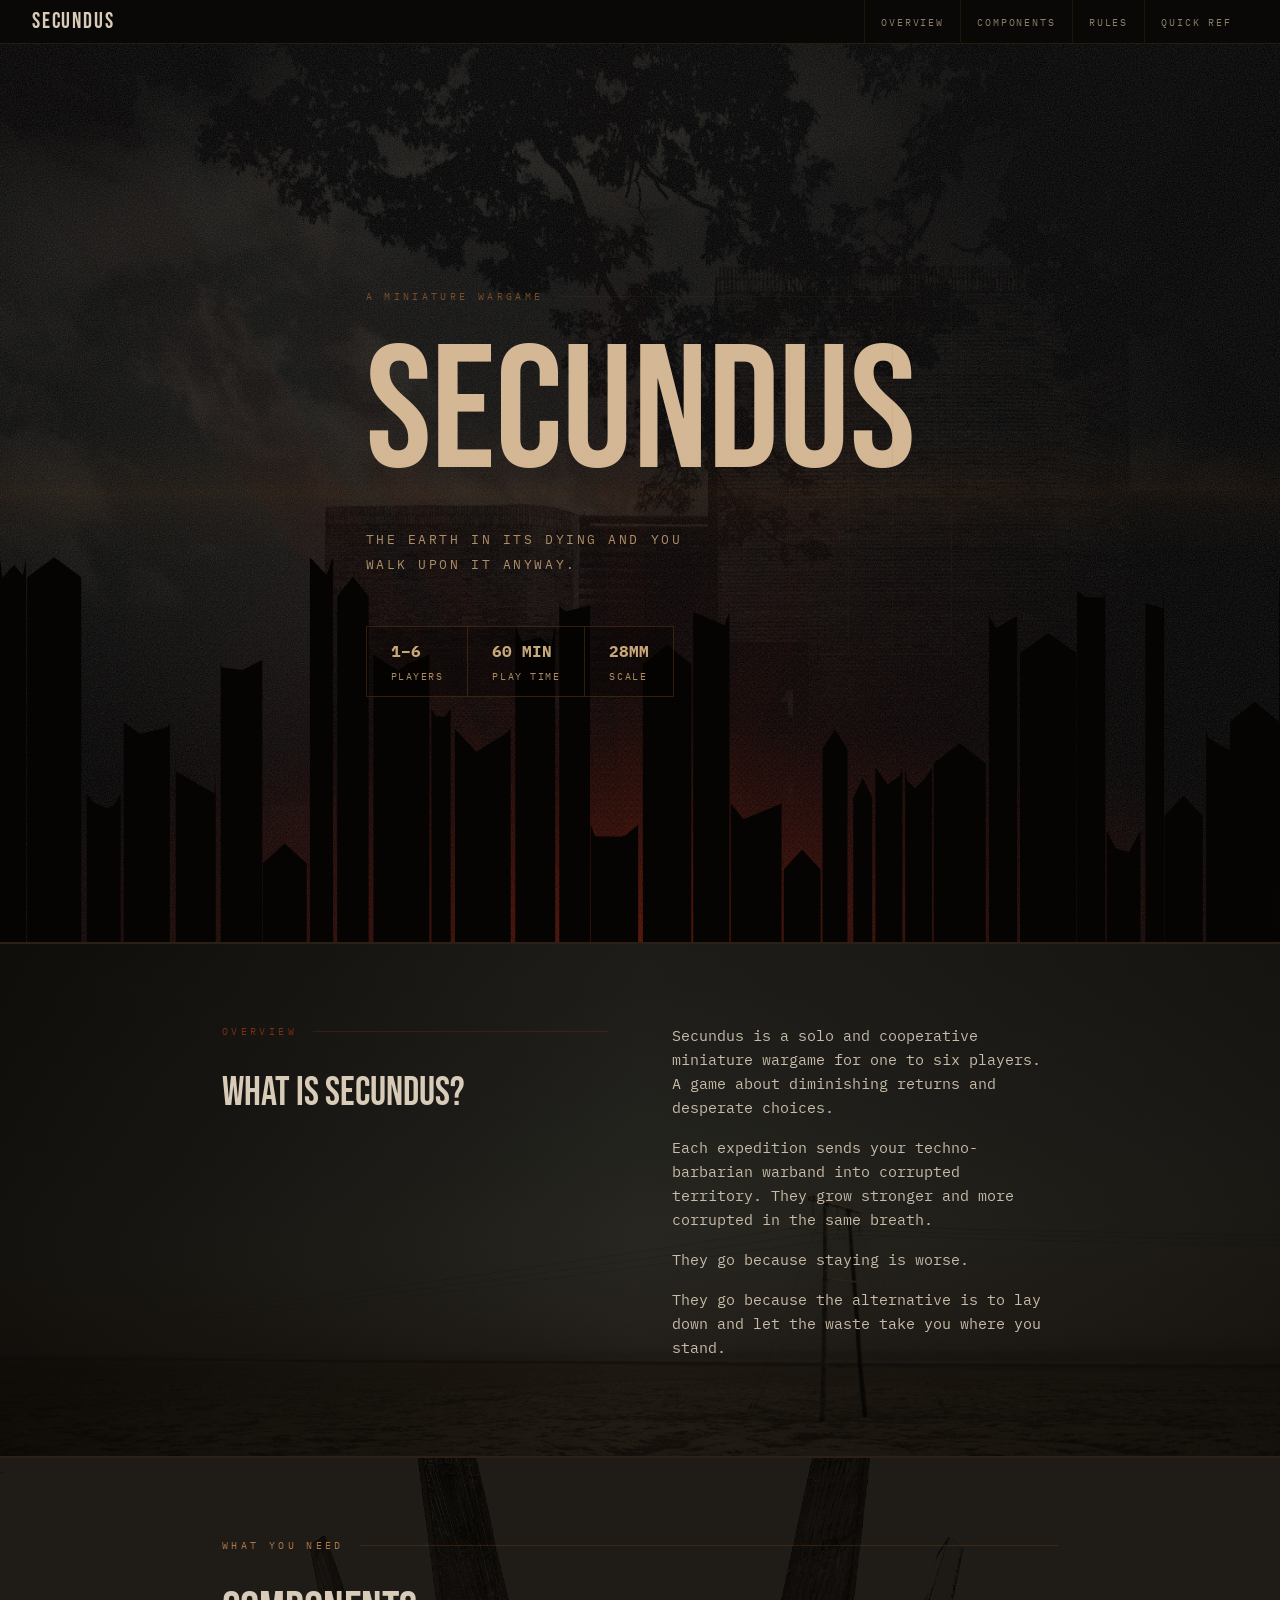
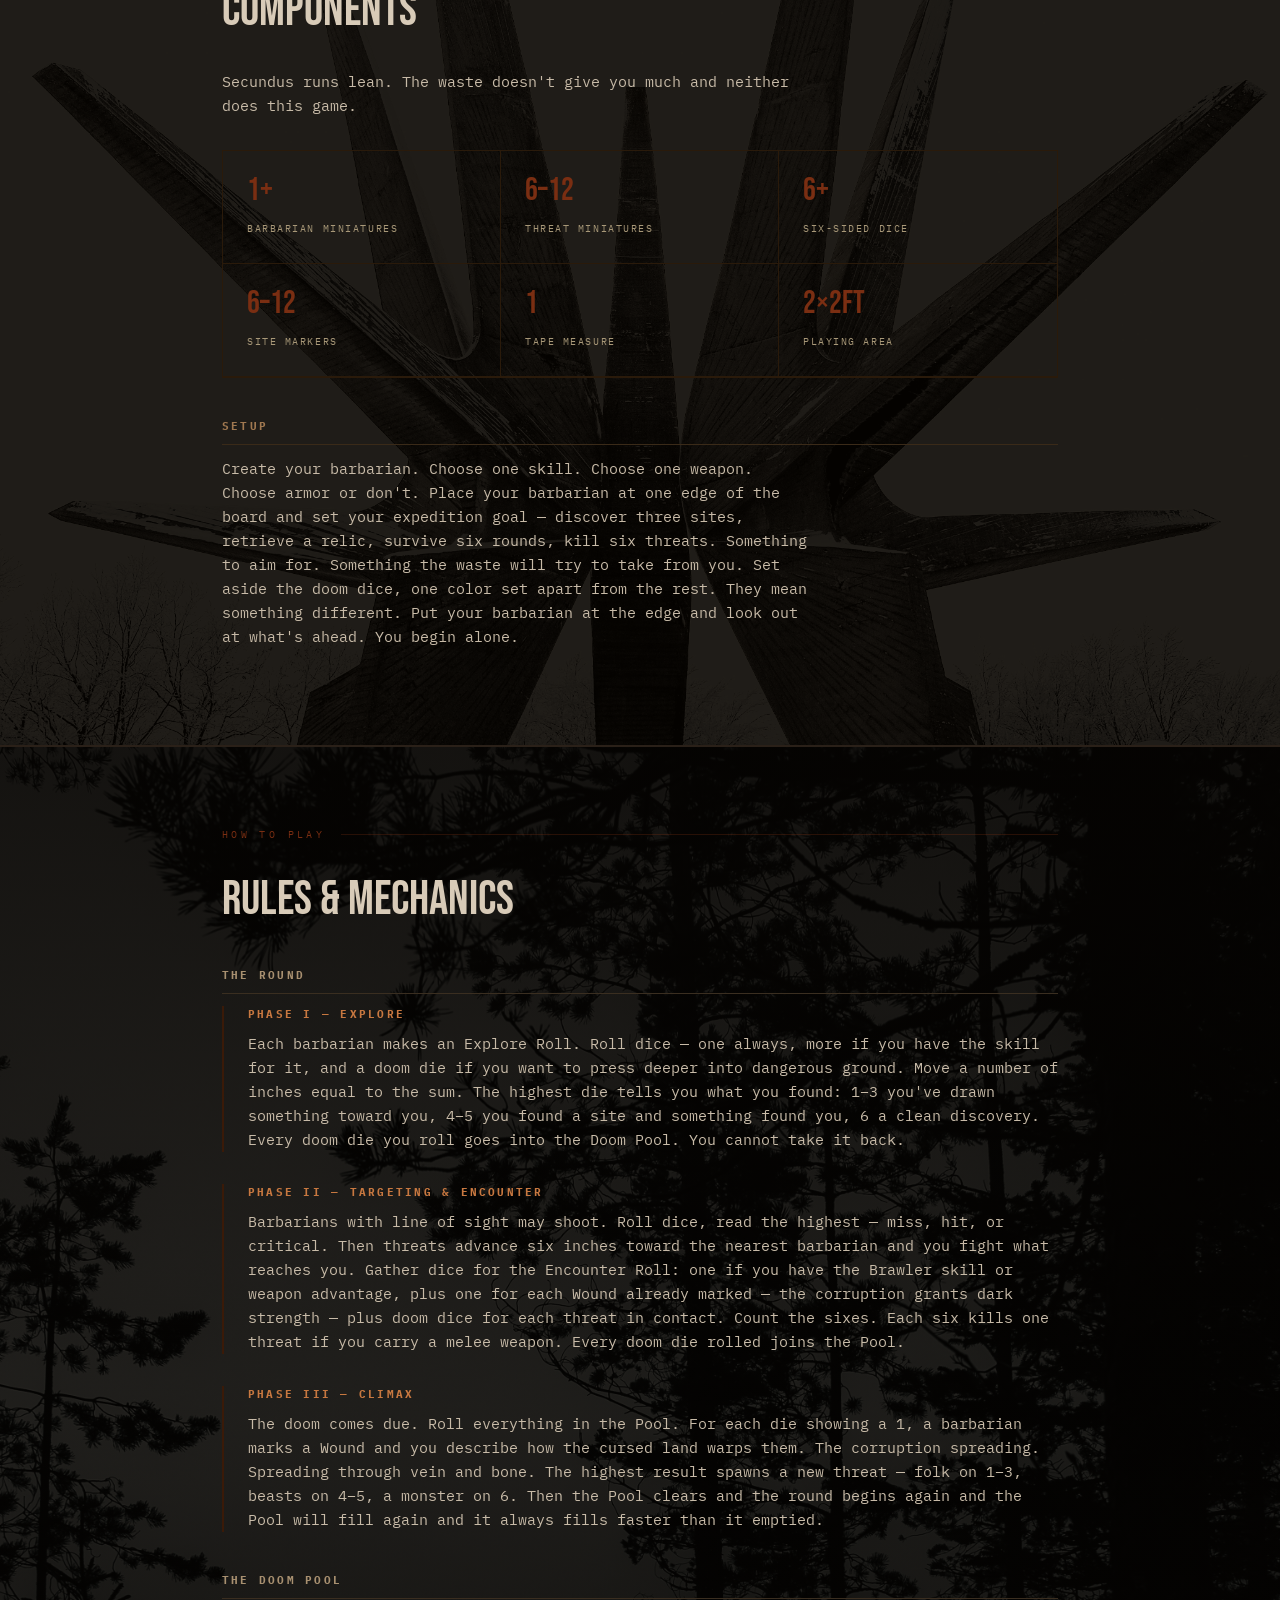
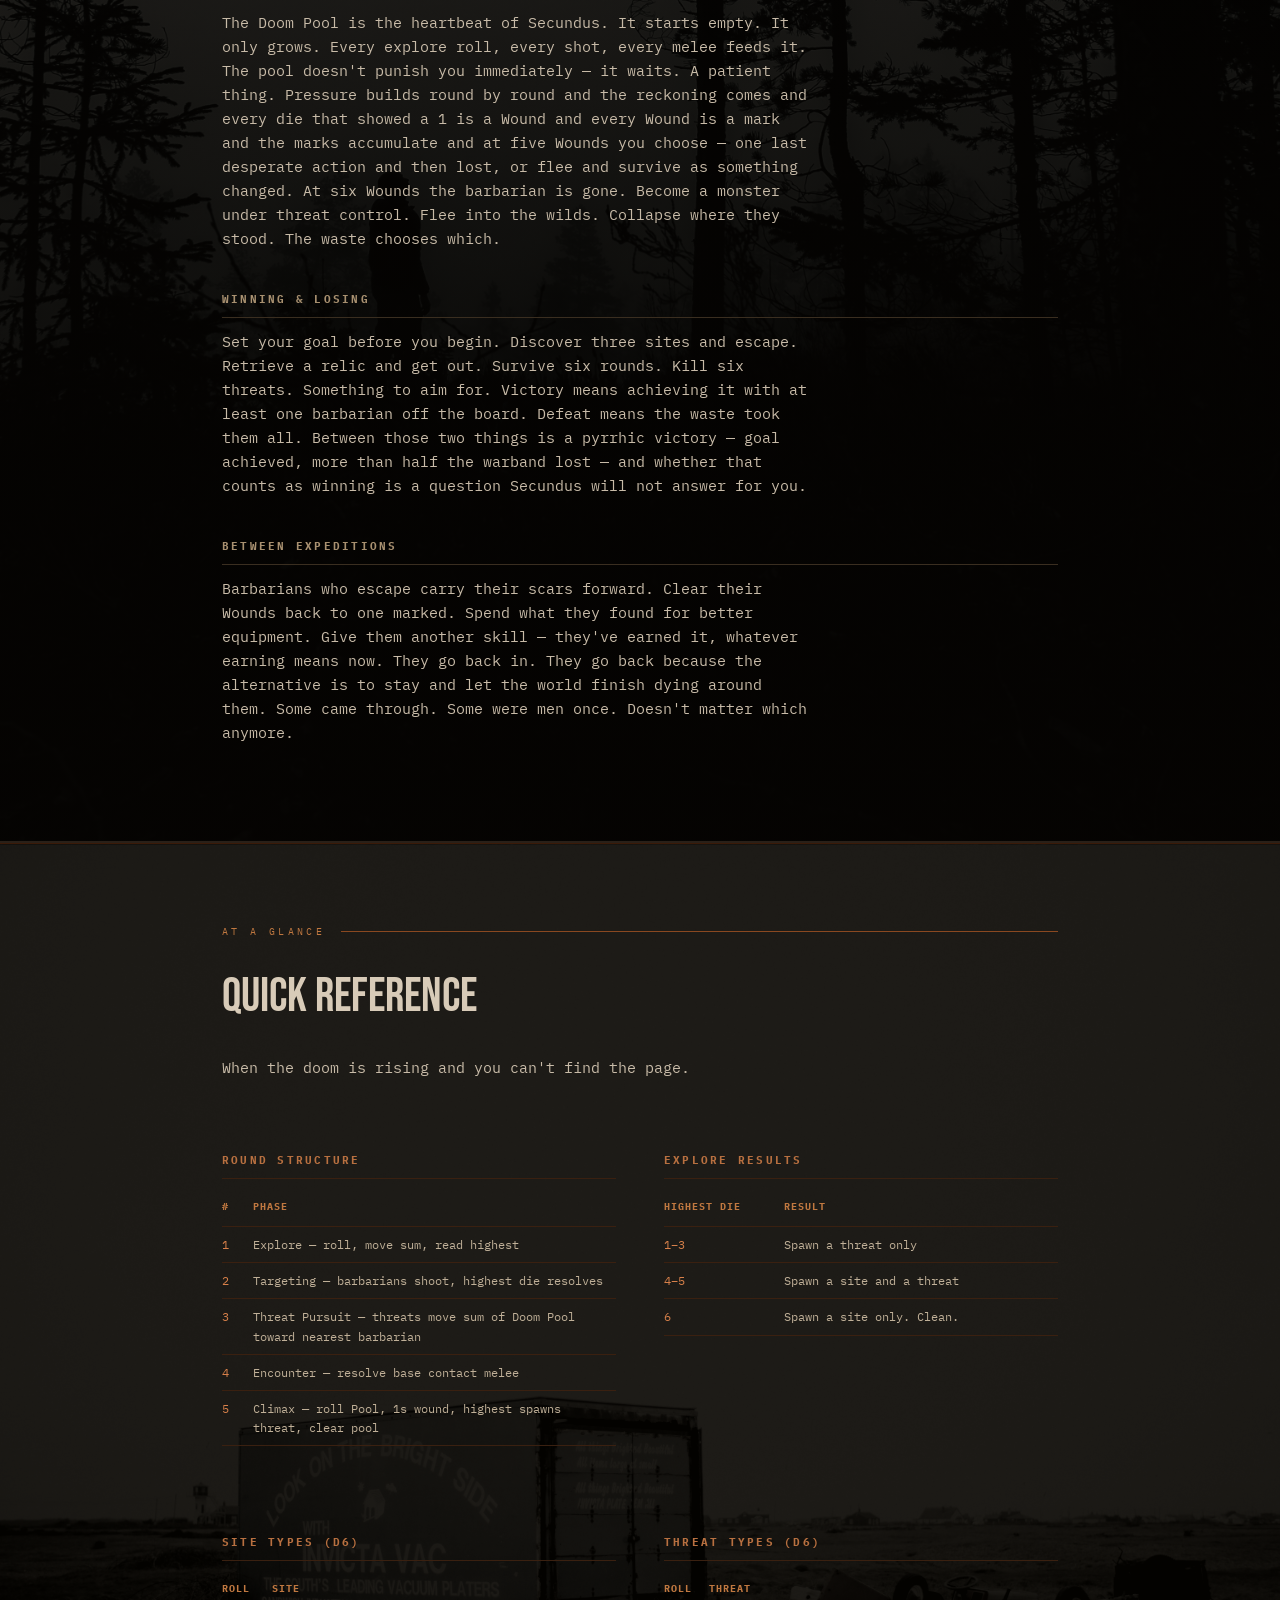
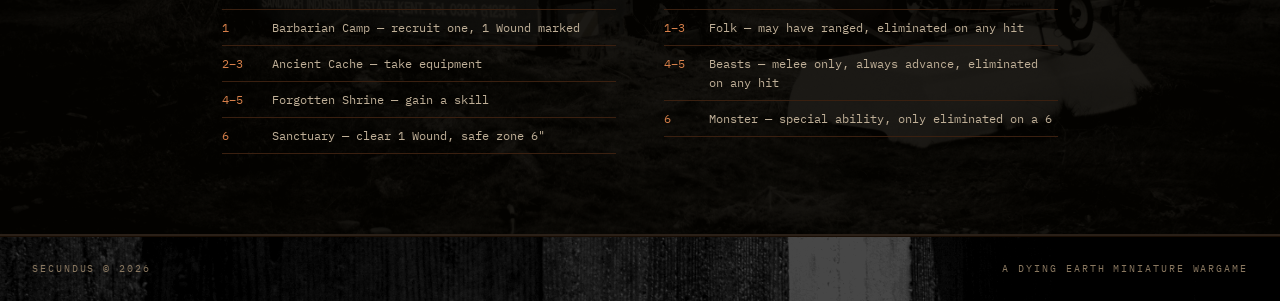
==== index.html @ 81cda2bd "carrage returs" ====
<!DOCTYPE html>
<html lang="en">
<head>
  <meta charset="UTF-8">
  <meta name="viewport" content="width=device-width, initial-scale=1.0">
  <title>SECUNDUS</title>
  <link rel="preconnect" href="https://fonts.googleapis.com">
  <link href="https://fonts.googleapis.com/css2?family=UnifrakturMaguntia&family=IBM+Plex+Mono:wght@400;700&family=Bebas+Neue&display=swap" rel="stylesheet">
  <link rel="stylesheet" href="style.css">
</head>
<body>

  <!-- ===================== NAV ===================== -->
  <nav>
    <a href="#hero" class="logo">Secundus</a>
    <ul>
      <li><a href="#overview">Overview</a></li>
      <li><a href="#components">Components</a></li>
      <li><a href="#rules">Rules</a></li>
      <li><a href="#quickref">Quick Ref</a></li>
    </ul>
  </nav>
  <!-- =================== END NAV =================== -->

  <main>

    <!-- ===================== HERO ===================== -->
    <section id="hero">
      <div class="hero-bg"></div>
      <canvas id="hero-canvas"></canvas>
      <div class="hero-horizon"></div>
      <div class="hero-scanline"></div>
      <div class="section-inner">
        <div class="section-label">A Miniature Wargame</div>
        <h1>Secundus</h1>
        <p class="tagline">The earth in its dying and you walk upon it anyway.</p>
        <div class="meta">
          <div class="meta-item"><strong>1–6</strong>Players</div>
          <div class="meta-item"><strong>60 min</strong>Play Time</div>
          <div class="meta-item"><strong>28mm</strong>Scale</div>
        </div>
      </div>
    </section>
    <!-- =================== END HERO =================== -->

    <!-- ===================== OVERVIEW ===================== -->
    <section id="overview">
      <div class="section-inner">
        <div class="overview-left">
          <div class="section-label">Overview</div>
          <h2>What is Secundus?</h2>
        </div>
        <div class="overview-right">
          <p>Secundus is a solo and cooperative miniature wargame for one to six players. A game about diminishing returns and desperate choices.</p>
          <p>Each expedition sends your techno-barbarian warband into corrupted territory. They grow stronger and more corrupted in the same breath.</p>
          <p>They go because staying is worse.</p>
          <p>They go because the alternative is to lay down and let the waste take you where you stand.</p>
        </div>
      </div>
    </section>
    <!-- =================== END OVERVIEW =================== -->
     
    <!-- ===================== COMPONENTS ===================== -->
    <section id="components">
      <div class="section-inner">
        <div class="section-label">What You Need</div>
        <h2>Components</h2>
        <p>Secundus runs lean. The waste doesn't give you much and neither does this game.</p>

        <div class="component-grid">
          <div class="component-item">
            <span class="qty">1+</span>
            <span class="name">Barbarian Miniatures</span>
          </div>
          <div class="component-item">
            <span class="qty">6–12</span>
            <span class="name">Threat Miniatures</span>
          </div>
          <div class="component-item">
            <span class="qty">6+</span>
            <span class="name">Six-Sided Dice</span>
          </div>
          <div class="component-item">
            <span class="qty">6–12</span>
            <span class="name">Site Markers</span>
          </div>
          <div class="component-item">
            <span class="qty">1</span>
            <span class="name">Tape Measure</span>
          </div>
          <div class="component-item">
            <span class="qty">2×2ft</span>
            <span class="name">Playing Area</span>
          </div>
        </div>

        <h3>Setup</h3>
        <p>Create your barbarian. Choose one skill. Choose one weapon. Choose armor or don't. Place your barbarian at one edge of the board and set your expedition goal — discover three sites, retrieve a relic, survive six rounds, kill six threats. Something to aim for. Something the waste will try to take from you. Set aside the doom dice, one color set apart from the rest. They mean something different. Put your barbarian at the edge and look out at what's ahead. You begin alone.</p>
      </div>
    </section>
    <!-- =================== END COMPONENTS =================== -->

    <!-- ===================== RULES ===================== -->
    <section id="rules">
      <div class="section-inner">
        <div class="section-label">How to Play</div>
        <h2>Rules &amp; Mechanics</h2>

        <h3>The Round</h3>
        <div class="rule-block">
          <h3>Phase I — Explore</h3>
          <p>Each barbarian makes an Explore Roll. Roll dice — one always, more if you have the skill for it, and a doom die if you want to press deeper into dangerous ground. Move a number of inches equal to the sum. The highest die tells you what you found: 1–3 you've drawn something toward you, 4–5 you found a site and something found you, 6 a clean discovery. Every doom die you roll goes into the Doom Pool. You cannot take it back.</p>
        </div>
        <div class="rule-block">
          <h3>Phase II — Targeting &amp; Encounter</h3>
          <p>Barbarians with line of sight may shoot. Roll dice, read the highest — miss, hit, or critical. Then threats advance six inches toward the nearest barbarian and you fight what reaches you. Gather dice for the Encounter Roll: one if you have the Brawler skill or weapon advantage, plus one for each Wound already marked — the corruption grants dark strength — plus doom dice for each threat in contact. Count the sixes. Each six kills one threat if you carry a melee weapon. Every doom die rolled joins the Pool.</p>
        </div>
        <div class="rule-block">
          <h3>Phase III — Climax</h3>
          <p>The doom comes due. Roll everything in the Pool. For each die showing a 1, a barbarian marks a Wound and you describe how the cursed land warps them. The corruption spreading. Spreading through vein and bone. The highest result spawns a new threat — folk on 1–3, beasts on 4–5, a monster on 6. Then the Pool clears and the round begins again and the Pool will fill again and it always fills faster than it emptied.</p>
        </div>

        <h3>The Doom Pool</h3>
        <p>The Doom Pool is the heartbeat of Secundus. It starts empty. It only grows. Every explore roll, every shot, every melee feeds it. The pool doesn't punish you immediately — it waits. A patient thing. Pressure builds round by round and the reckoning comes and every die that showed a 1 is a Wound and every Wound is a mark and the marks accumulate and at five Wounds you choose — one last desperate action and then lost, or flee and survive as something changed. At six Wounds the barbarian is gone. Become a monster under threat control. Flee into the wilds. Collapse where they stood. The waste chooses which.</p>

        <h3>Winning &amp; Losing</h3>
        <p>Set your goal before you begin. Discover three sites and escape. Retrieve a relic and get out. Survive six rounds. Kill six threats. Something to aim for. Victory means achieving it with at least one barbarian off the board. Defeat means the waste took them all. Between those two things is a pyrrhic victory — goal achieved, more than half the warband lost — and whether that counts as winning is a question Secundus will not answer for you.</p>

        <h3>Between Expeditions</h3>
        <p>Barbarians who escape carry their scars forward. Clear their Wounds back to one marked. Spend what they found for better equipment. Give them another skill — they've earned it, whatever earning means now. They go back in. They go back because the alternative is to stay and let the world finish dying around them. Some came through. Some were men once. Doesn't matter which anymore.</p>
      </div>
    </section>
    <!-- =================== END RULES =================== -->

    <!-- ===================== QUICK REFERENCE ===================== -->
    <section id="quickref">
      <div class="section-inner">
        <div class="section-label">At a Glance</div>
        <h2>Quick Reference</h2>
        <p>When the doom is rising and you can't find the page.</p>

        <div class="ref-grid">
          <div>
            <h3>Round Structure</h3>
            <table class="ref-table">
              <thead><tr><th>#</th><th>Phase</th></tr></thead>
              <tbody>
                <tr><td>1</td><td>Explore — roll, move sum, read highest</td></tr>
                <tr><td>2</td><td>Targeting — barbarians shoot, highest die resolves</td></tr>
                <tr><td>3</td><td>Threat Pursuit — threats move sum of Doom Pool toward nearest barbarian</td></tr>
                <tr><td>4</td><td>Encounter — resolve base contact melee</td></tr>
                <tr><td>5</td><td>Climax — roll Pool, 1s wound, highest spawns threat, clear pool</td></tr>
              </tbody>
            </table>
          </div>

          <div>
            <h3>Explore Results</h3>
            <table class="ref-table">
              <thead><tr><th>Highest Die</th><th>Result</th></tr></thead>
              <tbody>
                <tr><td>1–3</td><td>Spawn a threat only</td></tr>
                <tr><td>4–5</td><td>Spawn a site and a threat</td></tr>
                <tr><td>6</td><td>Spawn a site only. Clean.</td></tr>
              </tbody>
            </table>
          </div>

          <div>
            <h3>Site Types (d6)</h3>
            <table class="ref-table">
              <thead><tr><th>Roll</th><th>Site</th></tr></thead>
              <tbody>
                <tr><td>1</td><td>Barbarian Camp — recruit one, 1 Wound marked</td></tr>
                <tr><td>2–3</td><td>Ancient Cache — take equipment</td></tr>
                <tr><td>4–5</td><td>Forgotten Shrine — gain a skill</td></tr>
                <tr><td>6</td><td>Sanctuary — clear 1 Wound, safe zone 6"</td></tr>
              </tbody>
            </table>
          </div>

          <div>
            <h3>Threat Types (d6)</h3>
            <table class="ref-table">
              <thead><tr><th>Roll</th><th>Threat</th></tr></thead>
              <tbody>
                <tr><td>1–3</td><td>Folk — may have ranged, eliminated on any hit</td></tr>
                <tr><td>4–5</td><td>Beasts — melee only, always advance, eliminated on any hit</td></tr>
                <tr><td>6</td><td>Monster — special ability, only eliminated on a 6</td></tr>
              </tbody>
            </table>
          </div>
        </div>
      </div>
    </section>
    <!-- =================== END QUICK REFERENCE =================== -->

  </main>

  <!-- ===================== FOOTER ===================== -->
  <footer>
    <span>Secundus &copy; 2026</span>
    <span>A Dying Earth Miniature Wargame</span>
  </footer>
  <!-- =================== END FOOTER =================== -->

  <script>
  (function () {
    const canvas = document.getElementById('hero-canvas');
    const ctx = canvas.getContext('2d');
    let W, H, t = 0;

    function resize() {
      W = canvas.width  = canvas.offsetWidth;
      H = canvas.height = canvas.offsetHeight;
      buildSkyline();
    }

    /* ── SKYLINE ─────────────────────────────────────────────── */
    let skylinePath = null;

    function buildSkyline() {
      // Procedurally build a ruined-city silhouette along the bottom
      const pts = [];
      let x = 0;
      while (x < W + 60) {
        const w = 18 + Math.random() * 40;
        const h = 60 + Math.random() * (H * 0.38);
        // flat top or jagged spire
        const spire = Math.random() < 0.35;
        if (spire) {
          pts.push([x, H], [x, H - h + 20], [x + w * 0.5, H - h], [x + w, H - h + 20], [x + w, H]);
        } else {
          // crumbled rooftop notches
          pts.push([x, H], [x, H - h]);
          const notches = Math.floor(Math.random() * 3) + 1;
          for (let n = 0; n < notches; n++) {
            const nx = x + (w / notches) * n + Math.random() * (w / notches);
            const depth = 5 + Math.random() * 18;
            pts.push([nx, H - h + depth]);
          }
          pts.push([x + w, H - h], [x + w, H]);
        }
        x += w + Math.random() * 6;
      }
      skylinePath = pts;
    }

    function drawSkyline() {
      if (!skylinePath) return;
      ctx.beginPath();
      ctx.moveTo(skylinePath[0][0], skylinePath[0][1]);
      for (let i = 1; i < skylinePath.length; i++) {
        ctx.lineTo(skylinePath[i][0], skylinePath[i][1]);
      }
      ctx.closePath();
      ctx.fillStyle = '#060402';
      ctx.fill();
    }

    /* ── GOD RAYS ────────────────────────────────────────────── */
    const RAYS = Array.from({ length: 10 }, (_, i) => ({
      angle:  -Math.PI * 0.5 + (i - 4.5) * 0.13 + (Math.random() - 0.5) * 0.08,
      alpha:  0.015 + Math.random() * 0.04,
      width:  0.04 + Math.random() * 0.09,
      phase:  Math.random() * Math.PI * 2,
      speed:  0.0004 + Math.random() * 0.0006,
    }));

    function drawRays() {
      const ox = W * 0.5;
      const oy = H * 1.08;
      const len = H * 2.2;

      RAYS.forEach(r => {
        const pulse = 0.5 + 0.5 * Math.sin(t * r.speed * 1000 + r.phase);
        const a = r.alpha * pulse;

        const ax = ox + Math.cos(r.angle - r.width * 0.5) * len;
        const ay = oy + Math.sin(r.angle - r.width * 0.5) * len;
        const bx = ox + Math.cos(r.angle + r.width * 0.5) * len;
        const by = oy + Math.sin(r.angle + r.width * 0.5) * len;

        const grad = ctx.createLinearGradient(ox, oy, ox + Math.cos(r.angle) * len, oy + Math.sin(r.angle) * len);
        grad.addColorStop(0,   `rgba(120, 35, 8, ${a * 0.95})`);
        grad.addColorStop(0.4, `rgba(80,  18, 4, ${a * 0.5})`);
        grad.addColorStop(1,   `rgba(30,   6, 1, 0)`);

        ctx.beginPath();
        ctx.moveTo(ox, oy);
        ctx.lineTo(ax, ay);
        ctx.lineTo(bx, by);
        ctx.closePath();
        ctx.fillStyle = grad;
        ctx.fill();
      });
    }

    /* ── HORIZON GLOW ───────────────────────────────────────── */
    function drawHorizon() {
      const pulse = 0.65 + 0.35 * Math.sin(t * 0.0005);
      const grad = ctx.createRadialGradient(W * 0.5, H, 0, W * 0.5, H, W * 0.65);
      grad.addColorStop(0,    `rgba(100, 22, 5, ${0.65 * pulse})`);
      grad.addColorStop(0.3,  `rgba(55,  10, 2, ${0.35 * pulse})`);
      grad.addColorStop(1,    'rgba(0,0,0,0)');
      ctx.fillStyle = grad;
      ctx.fillRect(0, 0, W, H);
    }


    /* ── ASH MOTES ──────────────────────────────────────────── */
    function Mote() { this.reset(true); }
    Mote.prototype.reset = function (initial) {
      this.x  = Math.random() * W;
      this.y  = initial ? Math.random() * H : H + 6;
      this.r  = Math.random() * 2.2 + 0.2;
      this.vy = -(Math.random() * 0.35 + 0.05);
      this.vx = (Math.random() - 0.5) * 0.25;
      this.alpha = Math.random() * 0.5 + 0.05;
      this.phase = Math.random() * Math.PI * 2;
      this.speed = Math.random() * 0.018 + 0.005;
      this.wobble = (Math.random() - 0.5) * 0.003;
    };
    Mote.prototype.update = function () {
      this.vx  += this.wobble;
      this.x   += this.vx;
      this.y   += this.vy;
      this.phase += this.speed;
      if (this.y < -8) this.reset(false);
    };
    Mote.prototype.draw = function () {
      const a = this.alpha * (0.6 + 0.4 * Math.sin(this.phase));
      ctx.beginPath();
      ctx.arc(this.x, this.y, this.r, 0, Math.PI * 2);
      // mostly cold ash-grey, occasional dim ember
      const warm = Math.random() < 0.2;
      ctx.fillStyle = warm
        ? `rgba(160, 80, 30, ${a * 0.7})`
        : `rgba(150, 140, 130, ${a * 0.35})`;
      ctx.fill();
    };

    const MOTE_COUNT = 180;
    const motes = Array.from({ length: MOTE_COUNT }, () => new Mote());

    /* ── BAYER DITHER ───────────────────────────────────────── */
    // 8x8 Bayer matrix, normalised to [-0.5, 0.5]
    const BAYER8 = [
       0, 32,  8, 40,  2, 34, 10, 42,
      48, 16, 56, 24, 50, 18, 58, 26,
      12, 44,  4, 36, 14, 46,  6, 38,
      60, 28, 52, 20, 62, 30, 54, 22,
       3, 35, 11, 43,  1, 33,  9, 41,
      51, 19, 59, 27, 49, 17, 57, 25,
      15, 47,  7, 39, 13, 45,  5, 37,
      63, 31, 55, 23, 61, 29, 53, 21,
    ].map(v => (v / 63) - 0.5);

    // Offscreen canvas for dither — low-res, scaled up for chunky pixel look
    const DSCALE = 3;          // each dither "pixel" = 3×3 screen pixels
    const dCanvas = document.createElement('canvas');
    const dCtx = dCanvas.getContext('2d');

    function applyDither() {
      const dW = Math.ceil(W / DSCALE);
      const dH = Math.ceil(H / DSCALE);

      // Sample the main canvas at low resolution
      dCanvas.width  = dW;
      dCanvas.height = dH;
      dCtx.drawImage(canvas, 0, 0, dW, dH);

      const img = dCtx.getImageData(0, 0, dW, dH);
      const d   = img.data;
      const SPREAD = 38;   // dither spread in 0-255 units

      for (let y = 0; y < dH; y++) {
        for (let x = 0; x < dW; x++) {
          const i = (y * dW + x) * 4;
          const threshold = BAYER8[(y % 8) * 8 + (x % 8)] * SPREAD;
          d[i]     = Math.min(255, Math.max(0, d[i]     + threshold));
          d[i + 1] = Math.min(255, Math.max(0, d[i + 1] + threshold));
          d[i + 2] = Math.min(255, Math.max(0, d[i + 2] + threshold));
        }
      }
      dCtx.putImageData(img, 0, 0);

      // Scale back up to main canvas with pixelated rendering
      ctx.save();
      ctx.imageSmoothingEnabled = false;
      ctx.drawImage(dCanvas, 0, 0, W, H);
      ctx.restore();
    }

    /* ── LOOP ───────────────────────────────────────────────── */
    let last = 0;
    function frame(ts) {
      const dt = ts - last; last = ts; t = ts;
      ctx.clearRect(0, 0, W, H);

      drawRays();
      drawHorizon();
      motes.forEach(m => { m.update(); m.draw(); });
      applyDither();
      drawSkyline();

      requestAnimationFrame(frame);
    }

    resize();
    window.addEventListener('resize', resize);
    requestAnimationFrame(frame);
  })();
  </script>

</body>
</html>
---- style.css ----
*, *::before, *::after { box-sizing: border-box; margin: 0; padding: 0; }

:root {
  --black:  #0c0a08;
  --ash:    #1a1510;
  --parch:  #cfc4b0;
  --dim:    #8a7d6a;
  --rust:   #7a2e12;
  --blood:  #4a0e04;
  --bone:   #d8cbb8;
  --border: 2px solid #2a2018;
  --border-rust: 1px solid #3a2010;
}

html { scroll-behavior: smooth; }

body {
  background: #111008;
  color: var(--bone);
  font-family: 'IBM Plex Mono', monospace;
  font-size: 15px;
  line-height: 1.6;
}

/* ===================== NAV ===================== */
nav {
  position: fixed;
  top: 0;
  left: 0;
  right: 0;
  z-index: 100;
  background: #0a0806;
  color: var(--bone);
  display: flex;
  align-items: center;
  justify-content: space-between;
  padding: 0 2rem;
  height: 44px;
  border-bottom: 1px solid #2a1a0a;
}

nav .logo {
  font-family: 'Bebas Neue', cursive;
  font-size: 1.4rem;
  letter-spacing: 0.08em;
  color: var(--bone);
  text-decoration: none;
}

nav ul {
  list-style: none;
  display: flex;
  gap: 0;
}

nav ul li a {
  display: block;
  padding: 0 1rem;
  height: 44px;
  line-height: 44px;
  color: var(--dim);
  text-decoration: none;
  font-size: 0.65rem;
  letter-spacing: 0.18em;
  text-transform: uppercase;
  border-left: 1px solid #1e1408;
  transition: color 0.15s, background 0.15s;
}

nav ul li a:hover {
  color: var(--bone);
  background: #1a1008;
}
/* =================== END NAV =================== */

main { padding-top: 44px; }

section { border-bottom: var(--border); }

.section-inner {
  max-width: 900px;
  margin: 0 auto;
  padding: 5rem 2rem;
}

.section-label {
  font-size: 0.6rem;
  letter-spacing: 0.35em;
  text-transform: uppercase;
  color: var(--rust);
  margin-bottom: 2rem;
  display: flex;
  align-items: center;
  gap: 1rem;
}

.section-label::after {
  content: '';
  flex: 1;
  height: 1px;
  background: var(--rust);
  opacity: 0.3;
}

h2 {
  font-family: 'Bebas Neue', cursive;
  font-size: 3rem;
  font-weight: 400;
  line-height: 1.1;
  margin-bottom: 2rem;
  color: var(--bone);
}

h3 {
  font-size: 0.7rem;
  letter-spacing: 0.2em;
  text-transform: uppercase;
  margin: 2.5rem 0 0.75rem;
  padding-bottom: 0.5rem;
  border-bottom: 1px solid #3a2e20;
  color: #a89070;
}

p {
  max-width: 65ch;
  color: #c8bba8;
  margin-bottom: 1rem;
}

/* ===================== HERO ===================== */
@keyframes ember-pulse {
  0%   { text-shadow: 0 0 8px  rgba(100, 40, 10, 0.4),  0 0 30px rgba(70, 20, 5, 0.15); color: #9a7a58; }
  30%  { text-shadow: 0 0 22px rgba(140, 55, 15, 0.65), 0 0 70px rgba(90, 28, 6, 0.3),  0 0 130px rgba(110,35,8,0.12); color: #b89068; }
  55%  { text-shadow: 0 0 10px rgba(110, 45, 12, 0.45), 0 0 40px rgba(75, 22, 5, 0.2); color: #a07858; }
  80%  { text-shadow: 0 0 30px rgba(160, 65, 18, 0.7),  0 0 90px rgba(100, 32, 7, 0.35), 0 0 160px rgba(120,40,8,0.15); color: #c89a70; }
  100% { text-shadow: 0 0 8px  rgba(100, 40, 10, 0.4),  0 0 30px rgba(70, 20, 5, 0.15); color: #9a7a58; }
}

@keyframes veil-drift {
  0%   { transform: translateX(0)     translateY(0)     scale(1.05); opacity: 0.10; }
  33%  { transform: translateX(-1.5%) translateY(0.8%)  scale(1.08); opacity: 0.18; }
  66%  { transform: translateX(1.0%)  translateY(-0.4%) scale(1.06); opacity: 0.13; }
  100% { transform: translateX(0)     translateY(0)     scale(1.05); opacity: 0.10; }
}

@keyframes horizon-breathe {
  0%, 100% { opacity: 0.5; }
  40%       { opacity: 0.85; }
  70%       { opacity: 0.6; }
}

@keyframes scanline {
  0%   { transform: translateY(-100%); }
  100% { transform: translateY(100vh); }
}

#hero {
  background: #050303;
  color: var(--bone);
  min-height: 100vh;
  display: flex;
  align-items: center;
  position: relative;
  overflow: hidden;
}

/* Background image — grimdark processed */
.hero-bg {
  position: absolute;
  inset: 0;
  background-image: url('brutalisms.jpg');
  background-size: cover;
  background-position: center 30%;
  filter:
    grayscale(0.88)
    contrast(1.35)
    brightness(0.28)
    sepia(0.55);
  z-index: 0;
}

/* Colour tint layer — deep ox-blood */
.hero-bg::after {
  content: '';
  position: absolute;
  inset: 0;
  background: rgba(55, 8, 2, 0.55);
  mix-blend-mode: multiply;
}

/* Hard vignette */
.hero-bg::before {
  content: '';
  position: absolute;
  inset: 0;
  background: radial-gradient(
    ellipse 85% 80% at 42% 38%,
    transparent 30%,
    rgba(3, 1, 1, 0.6) 65%,
    rgba(2, 0, 0, 0.96) 100%
  );
  z-index: 1;
}

/* SVG grain noise overlay */
#hero::after {
  content: '';
  position: absolute;
  inset: -20%;
  background-image: url("data:image/svg+xml,%3Csvg xmlns='http://www.w3.org/2000/svg' width='260' height='260'%3E%3Cfilter id='n'%3E%3CfeTurbulence type='fractalNoise' baseFrequency='0.68' numOctaves='4' stitchTiles='stitch'/%3E%3C/filter%3E%3Crect width='260' height='260' filter='url(%23n)' opacity='1'/%3E%3C/svg%3E");
  background-size: 220px 220px;
  opacity: 0.18;
  pointer-events: none;
  animation: veil-drift 22s ease-in-out infinite;
  z-index: 2;
}

/* Scanline sweep */
#hero .hero-scanline {
  position: absolute;
  left: 0; right: 0;
  height: 120px;
  background: linear-gradient(to bottom,
    transparent 0%,
    rgba(180, 100, 30, 0.04) 40%,
    rgba(180, 100, 30, 0.07) 50%,
    rgba(180, 100, 30, 0.04) 60%,
    transparent 100%);
  pointer-events: none;
  animation: scanline 18s linear infinite;
  z-index: 5;
}

/* Smoldering horizon glow */
.hero-horizon {
  position: absolute;
  bottom: 0;
  left: 0;
  right: 0;
  height: 55%;
  background: radial-gradient(ellipse 75% 60% at 50% 100%,
    rgba(80, 14, 3, 0.85) 0%,
    rgba(40, 6, 1, 0.55) 45%,
    transparent 75%);
  pointer-events: none;
  animation: horizon-breathe 9s ease-in-out infinite;
  z-index: 1;
}

/* Large ghostly II watermark */
#hero .section-inner::before {
  content: 'II';
  position: absolute;
  right: -0.05em;
  top: 50%;
  transform: translateY(-50%);
  font-family: 'Bebas Neue', cursive;
  font-size: 42vw;
  color: transparent;
  -webkit-text-stroke: 1px rgba(140, 80, 30, 0.08);
  line-height: 1;
  pointer-events: none;
  user-select: none;
  z-index: 0;
}

/* Canvas for ash motes + dither */
#hero-canvas {
  position: absolute;
  inset: 0;
  width: 100%;
  height: 100%;
  pointer-events: none;
  image-rendering: pixelated;
  z-index: 3;
}

#hero .section-inner {
  position: relative;
  z-index: 4;
}

#hero .section-label {
  color: rgba(160, 100, 50, 0.7);
  letter-spacing: 0.35em;
}
#hero .section-label::after { background: rgba(140, 80, 30, 0.35); }

#hero h1 {
  font-family: 'Bebas Neue', cursive;
  font-size: clamp(4rem, 14vw, 11rem);
  font-weight: 400;
  line-height: 0.9;
  color: #d4b896;
  margin-bottom: 2rem;
  animation: ember-pulse 11s cubic-bezier(0.45, 0.05, 0.55, 0.95) infinite;
}

#hero .tagline {
  font-size: 0.8rem;
  letter-spacing: 0.2em;
  text-transform: uppercase;
  color: rgba(200, 165, 120, 0.85);
  max-width: 40ch;
  line-height: 2;
}

#hero .meta {
  display: flex;
  gap: 0;
  margin-top: 3rem;
  border: 1px solid rgba(120, 70, 30, 0.4);
  width: fit-content;
  background: rgba(0, 0, 0, 0.35);
}

#hero .meta-item {
  padding: 0.75rem 1.5rem;
  border-right: 1px solid rgba(120, 70, 30, 0.4);
  font-size: 0.65rem;
  letter-spacing: 0.15em;
  text-transform: uppercase;
  color: rgba(190, 155, 110, 0.9);
}

#hero .meta-item:last-child { border-right: none; }

#hero .meta-item strong {
  display: block;
  color: #c8a87a;
  font-size: 1rem;
  letter-spacing: 0;
  margin-bottom: 0.2rem;
}
/* =================== END HERO =================== */

/* ===================== OVERVIEW ===================== */
#overview {
  background: #0e0b08;
  position: relative;
}

#overview::before {
  content: '';
  position: absolute;
  inset: 0;
  background-image: url('1.jpg');
  background-size: cover;
  background-position: center 40%;
  filter: grayscale(0.75) contrast(1.1) brightness(0.45) sepia(0.4);
  z-index: 0;
}

#overview::after {
  content: '';
  position: absolute;
  inset: 0;
  background: linear-gradient(
    to right,
    rgba(8, 5, 2, 0.78) 0%,
    rgba(8, 5, 2, 0.55) 50%,
    rgba(8, 5, 2, 0.72) 100%
  );
  z-index: 1;
}

#overview .section-inner {
  display: grid;
  grid-template-columns: 1fr 1fr;
  gap: 4rem;
  align-items: start;
  position: relative;
  z-index: 2;
}

#overview .overview-left h2 { font-size: 2.5rem; }
#overview .overview-right p { max-width: 100%; }
/* =================== END OVERVIEW =================== */

/* ===================== COMPONENTS ===================== */
#components {
  background: #060402;
  position: relative;
}

#components::before {
  content: '';
  position: absolute;
  inset: 0;
  background-image: url('2.jpg');
  background-size: cover;
  background-position: center 35%;
  filter: grayscale(0.7) contrast(1.2) brightness(0.4) sepia(0.35);
  z-index: 0;
}

#components::after {
  content: '';
  position: absolute;
  inset: 0;
  background: rgba(6, 3, 1, 0.72);
  z-index: 1;
}

#components .section-inner {
  position: relative;
  z-index: 2;
}

#components .section-label { color: #b07848; }
#components .section-label::after { background: #7a4a20; }
#components h2 { color: var(--bone); }
#components h3 { color: #a07850; border-color: #3a2a18; }
#components p { color: #c8bba8; }

.component-grid {
  display: grid;
  grid-template-columns: repeat(3, 1fr);
  gap: 0;
  border: 1px solid #2a1a0a;
  margin-top: 2rem;
}

.component-item {
  padding: 1.5rem;
  border-right: 1px solid #2a1a0a;
  border-bottom: 1px solid #2a1a0a;
}

.component-item:nth-child(3n) { border-right: none; }

.component-item .qty {
  font-size: 2rem;
  font-family: 'Bebas Neue', cursive;
  color: var(--rust);
  display: block;
  line-height: 1;
  margin-bottom: 0.5rem;
}

.component-item .name {
  font-size: 0.65rem;
  letter-spacing: 0.15em;
  text-transform: uppercase;
  color: #a89878;
}
/* =================== END COMPONENTS =================== */

/* ===================== RULES ===================== */
#rules {
  background: #080604;
  position: relative;
}

#rules::before {
  content: '';
  position: absolute;
  inset: 0;
  background-image: url('3.jpg');
  background-size: cover;
  background-position: center 30%;
  filter: grayscale(0.6) contrast(1.1) brightness(0.42) sepia(0.25);
  z-index: 0;
}

#rules::after {
  content: '';
  position: absolute;
  inset: 0;
  background: linear-gradient(
    to bottom,
    rgba(6, 4, 2, 0.80) 0%,
    rgba(6, 4, 2, 0.60) 40%,
    rgba(6, 4, 2, 0.80) 100%
  );
  z-index: 1;
}

#rules .section-inner {
  position: relative;
  z-index: 2;
}

#rules .rule-block {
  border-left: 2px solid #3a1a08;
  padding-left: 1.5rem;
  margin-bottom: 2rem;
}

#rules .rule-block h3 {
  border: none;
  margin-top: 0;
  font-size: 0.7rem;
  letter-spacing: 0.2em;
  margin-bottom: 0.5rem;
  padding: 0;
  color: #c87840;
}

#rules .rule-block p { max-width: 100%; }
/* =================== END RULES =================== */

/* ===================== QUICK REFERENCE ===================== */
#quickref {
  background: #060402;
  border-top: 1px solid #3a1a08;
  position: relative;
}

#quickref::before {
  content: '';
  position: absolute;
  inset: 0;
  background-image: url('4.jpg');
  background-size: cover;
  background-position: center 50%;
  filter: grayscale(0.8) contrast(1.15) brightness(0.4) sepia(0.3);
  z-index: 0;
}

#quickref::after {
  content: '';
  position: absolute;
  inset: 0;
  background: rgba(5, 3, 1, 0.75);
  z-index: 1;
}

#quickref .section-inner {
  position: relative;
  z-index: 2;
}

#quickref .section-label { color: #c07840; }
#quickref .section-label::after { background: #8a4820; opacity: 1; }
#quickref h2 { color: var(--bone); }
#quickref h3 { color: #b87040; border-color: #3a2010; }
#quickref p { color: #c8bba8; }

.ref-grid {
  display: grid;
  grid-template-columns: 1fr 1fr;
  gap: 3rem;
  margin-top: 2rem;
}

.ref-table {
  width: 100%;
  border-collapse: collapse;
  font-size: 0.75rem;
}

.ref-table th, .ref-table td {
  padding: 0.5rem 0;
  text-align: left;
  border-bottom: 1px solid #3a2010;
  vertical-align: top;
  color: #c0b098;
}

.ref-table th {
  letter-spacing: 0.1em;
  text-transform: uppercase;
  font-size: 0.6rem;
  color: #c07840;
  padding-bottom: 0.75rem;
}

.ref-table td:first-child {
  color: #d8804a;
  padding-right: 1.5rem;
  white-space: nowrap;
}
/* =================== END QUICK REFERENCE =================== */

/* ===================== FOOTER ===================== */
footer {
  position: relative;
  color: #8a7860;
  padding: 1.5rem 2rem;
  font-size: 0.6rem;
  letter-spacing: 0.2em;
  text-transform: uppercase;
  display: flex;
  justify-content: space-between;
  align-items: center;
  border-top: 1px solid #1a0e04;
  overflow: hidden;
}

footer::before {
  content: '';
  position: absolute;
  inset: 0;
  background-image: url('5.jpg');
  background-size: cover;
  background-position: center 60%;
  filter: grayscale(1) contrast(1.3) brightness(0.28);
  z-index: 0;
}

footer span {
  position: relative;
  z-index: 1;
}
/* =================== END FOOTER =================== */

@media (max-width: 700px) {
  nav ul { display: none; }
  #overview .section-inner { grid-template-columns: 1fr; gap: 2rem; }
  .component-grid { grid-template-columns: 1fr 1fr; }
  .component-item:nth-child(3n) { border-right: 1px solid #2a1a0a; }
  .component-item:nth-child(2n) { border-right: none; }
  .ref-grid { grid-template-columns: 1fr; }
  h2 { font-size: 2.2rem; }
}
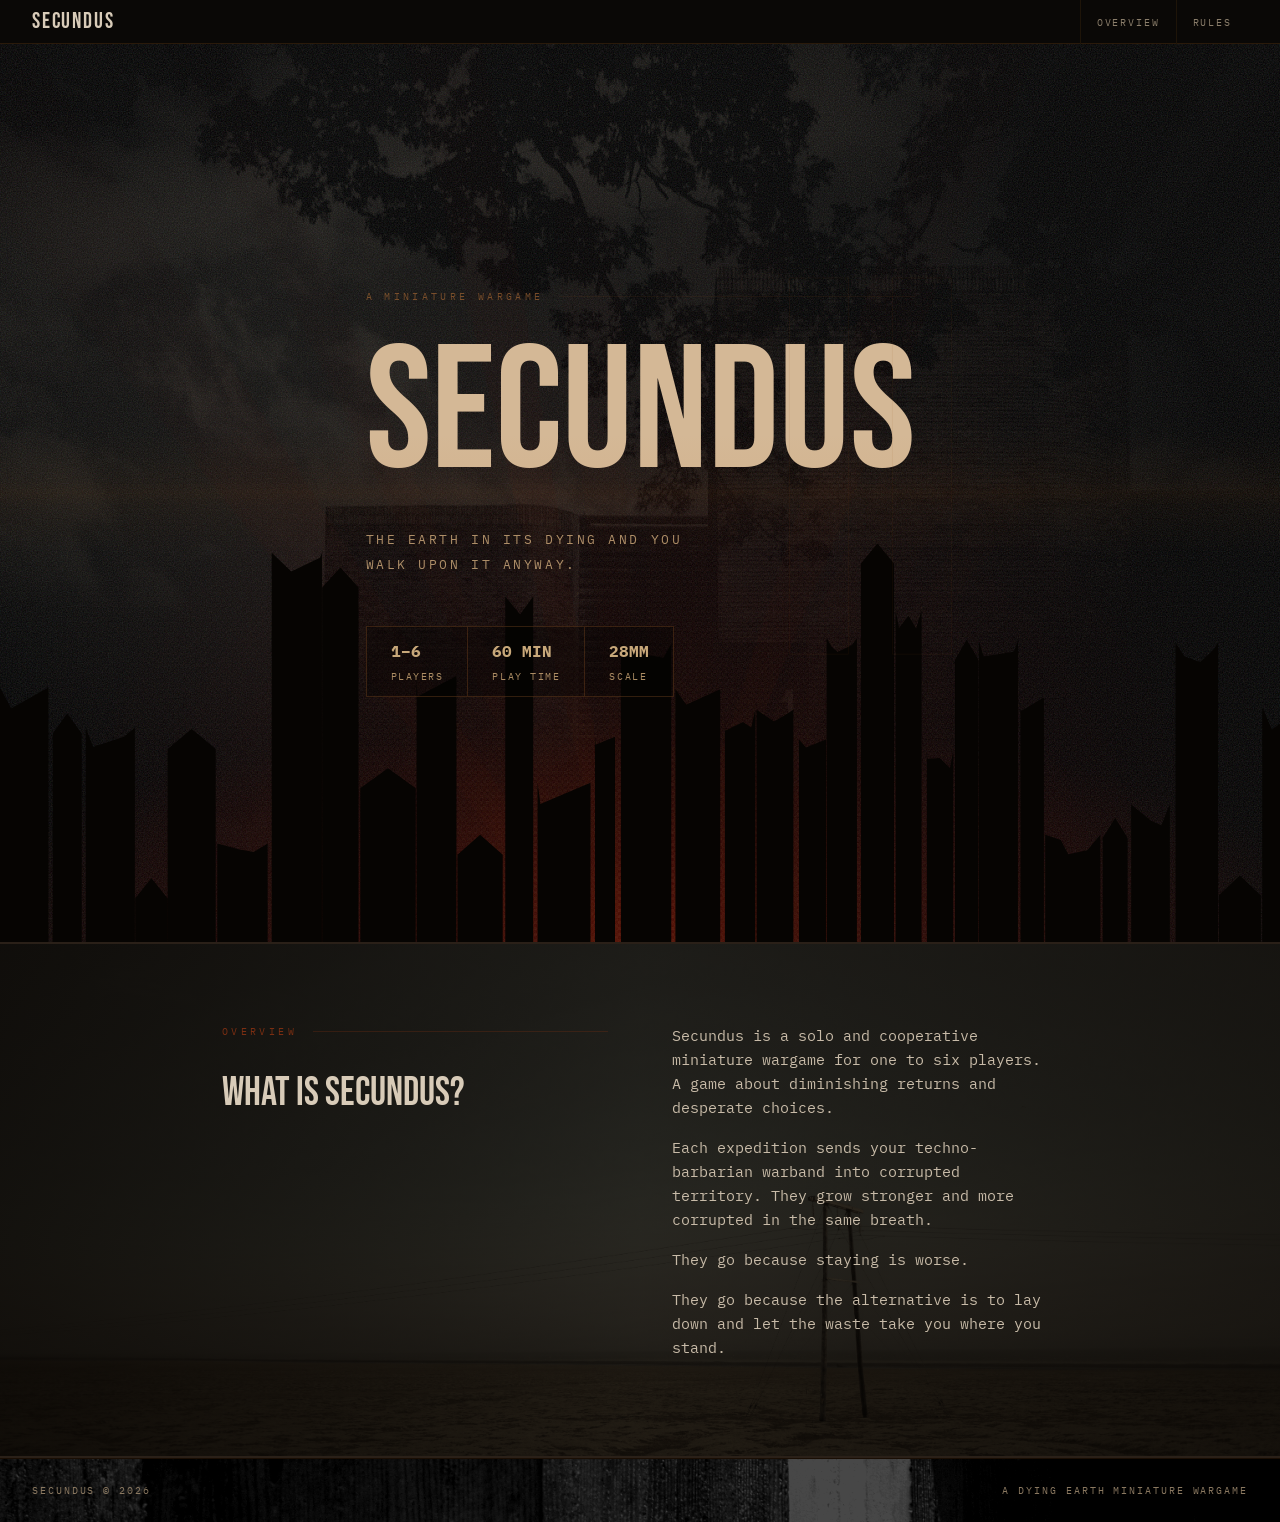
==== commit a52cf2ec: "seperate pages" ====
--- a/index.html
+++ b/index.html
@@ -3,7 +3,7 @@
 <head>
   <meta charset="UTF-8">
   <meta name="viewport" content="width=device-width, initial-scale=1.0">
-  <title>SECUNDUS</title>
+  <title>Secundus — A Miniature Wargame</title>
   <link rel="preconnect" href="https://fonts.googleapis.com">
   <link href="https://fonts.googleapis.com/css2?family=UnifrakturMaguntia&family=IBM+Plex+Mono:wght@400;700&family=Bebas+Neue&display=swap" rel="stylesheet">
   <link rel="stylesheet" href="style.css">
@@ -15,9 +15,7 @@
     <a href="#hero" class="logo">Secundus</a>
     <ul>
       <li><a href="#overview">Overview</a></li>
-      <li><a href="#components">Components</a></li>
-      <li><a href="#rules">Rules</a></li>
-      <li><a href="#quickref">Quick Ref</a></li>
+      <li><a href="rules.html">Rules</a></li>
     </ul>
   </nav>
   <!-- =================== END NAV =================== -->
@@ -60,141 +58,6 @@
     </section>
     <!-- =================== END OVERVIEW =================== -->
      
-    <!-- ===================== COMPONENTS ===================== -->
-    <section id="components">
-      <div class="section-inner">
-        <div class="section-label">What You Need</div>
-        <h2>Components</h2>
-        <p>Secundus runs lean. The waste doesn't give you much and neither does this game.</p>
-
-        <div class="component-grid">
-          <div class="component-item">
-            <span class="qty">1+</span>
-            <span class="name">Barbarian Miniatures</span>
-          </div>
-          <div class="component-item">
-            <span class="qty">6–12</span>
-            <span class="name">Threat Miniatures</span>
-          </div>
-          <div class="component-item">
-            <span class="qty">6+</span>
-            <span class="name">Six-Sided Dice</span>
-          </div>
-          <div class="component-item">
-            <span class="qty">6–12</span>
-            <span class="name">Site Markers</span>
-          </div>
-          <div class="component-item">
-            <span class="qty">1</span>
-            <span class="name">Tape Measure</span>
-          </div>
-          <div class="component-item">
-            <span class="qty">2×2ft</span>
-            <span class="name">Playing Area</span>
-          </div>
-        </div>
-
-        <h3>Setup</h3>
-        <p>Create your barbarian. Choose one skill. Choose one weapon. Choose armor or don't. Place your barbarian at one edge of the board and set your expedition goal — discover three sites, retrieve a relic, survive six rounds, kill six threats. Something to aim for. Something the waste will try to take from you. Set aside the doom dice, one color set apart from the rest. They mean something different. Put your barbarian at the edge and look out at what's ahead. You begin alone.</p>
-      </div>
-    </section>
-    <!-- =================== END COMPONENTS =================== -->
-
-    <!-- ===================== RULES ===================== -->
-    <section id="rules">
-      <div class="section-inner">
-        <div class="section-label">How to Play</div>
-        <h2>Rules &amp; Mechanics</h2>
-
-        <h3>The Round</h3>
-        <div class="rule-block">
-          <h3>Phase I — Explore</h3>
-          <p>Each barbarian makes an Explore Roll. Roll dice — one always, more if you have the skill for it, and a doom die if you want to press deeper into dangerous ground. Move a number of inches equal to the sum. The highest die tells you what you found: 1–3 you've drawn something toward you, 4–5 you found a site and something found you, 6 a clean discovery. Every doom die you roll goes into the Doom Pool. You cannot take it back.</p>
-        </div>
-        <div class="rule-block">
-          <h3>Phase II — Targeting &amp; Encounter</h3>
-          <p>Barbarians with line of sight may shoot. Roll dice, read the highest — miss, hit, or critical. Then threats advance six inches toward the nearest barbarian and you fight what reaches you. Gather dice for the Encounter Roll: one if you have the Brawler skill or weapon advantage, plus one for each Wound already marked — the corruption grants dark strength — plus doom dice for each threat in contact. Count the sixes. Each six kills one threat if you carry a melee weapon. Every doom die rolled joins the Pool.</p>
-        </div>
-        <div class="rule-block">
-          <h3>Phase III — Climax</h3>
-          <p>The doom comes due. Roll everything in the Pool. For each die showing a 1, a barbarian marks a Wound and you describe how the cursed land warps them. The corruption spreading. Spreading through vein and bone. The highest result spawns a new threat — folk on 1–3, beasts on 4–5, a monster on 6. Then the Pool clears and the round begins again and the Pool will fill again and it always fills faster than it emptied.</p>
-        </div>
-
-        <h3>The Doom Pool</h3>
-        <p>The Doom Pool is the heartbeat of Secundus. It starts empty. It only grows. Every explore roll, every shot, every melee feeds it. The pool doesn't punish you immediately — it waits. A patient thing. Pressure builds round by round and the reckoning comes and every die that showed a 1 is a Wound and every Wound is a mark and the marks accumulate and at five Wounds you choose — one last desperate action and then lost, or flee and survive as something changed. At six Wounds the barbarian is gone. Become a monster under threat control. Flee into the wilds. Collapse where they stood. The waste chooses which.</p>
-
-        <h3>Winning &amp; Losing</h3>
-        <p>Set your goal before you begin. Discover three sites and escape. Retrieve a relic and get out. Survive six rounds. Kill six threats. Something to aim for. Victory means achieving it with at least one barbarian off the board. Defeat means the waste took them all. Between those two things is a pyrrhic victory — goal achieved, more than half the warband lost — and whether that counts as winning is a question Secundus will not answer for you.</p>
-
-        <h3>Between Expeditions</h3>
-        <p>Barbarians who escape carry their scars forward. Clear their Wounds back to one marked. Spend what they found for better equipment. Give them another skill — they've earned it, whatever earning means now. They go back in. They go back because the alternative is to stay and let the world finish dying around them. Some came through. Some were men once. Doesn't matter which anymore.</p>
-      </div>
-    </section>
-    <!-- =================== END RULES =================== -->
-
-    <!-- ===================== QUICK REFERENCE ===================== -->
-    <section id="quickref">
-      <div class="section-inner">
-        <div class="section-label">At a Glance</div>
-        <h2>Quick Reference</h2>
-        <p>When the doom is rising and you can't find the page.</p>
-
-        <div class="ref-grid">
-          <div>
-            <h3>Round Structure</h3>
-            <table class="ref-table">
-              <thead><tr><th>#</th><th>Phase</th></tr></thead>
-              <tbody>
-                <tr><td>1</td><td>Explore — roll, move sum, read highest</td></tr>
-                <tr><td>2</td><td>Targeting — barbarians shoot, highest die resolves</td></tr>
-                <tr><td>3</td><td>Threat Pursuit — threats move sum of Doom Pool toward nearest barbarian</td></tr>
-                <tr><td>4</td><td>Encounter — resolve base contact melee</td></tr>
-                <tr><td>5</td><td>Climax — roll Pool, 1s wound, highest spawns threat, clear pool</td></tr>
-              </tbody>
-            </table>
-          </div>
-
-          <div>
-            <h3>Explore Results</h3>
-            <table class="ref-table">
-              <thead><tr><th>Highest Die</th><th>Result</th></tr></thead>
-              <tbody>
-                <tr><td>1–3</td><td>Spawn a threat only</td></tr>
-                <tr><td>4–5</td><td>Spawn a site and a threat</td></tr>
-                <tr><td>6</td><td>Spawn a site only. Clean.</td></tr>
-              </tbody>
-            </table>
-          </div>
-
-          <div>
-            <h3>Site Types (d6)</h3>
-            <table class="ref-table">
-              <thead><tr><th>Roll</th><th>Site</th></tr></thead>
-              <tbody>
-                <tr><td>1</td><td>Barbarian Camp — recruit one, 1 Wound marked</td></tr>
-                <tr><td>2–3</td><td>Ancient Cache — take equipment</td></tr>
-                <tr><td>4–5</td><td>Forgotten Shrine — gain a skill</td></tr>
-                <tr><td>6</td><td>Sanctuary — clear 1 Wound, safe zone 6"</td></tr>
-              </tbody>
-            </table>
-          </div>
-
-          <div>
-            <h3>Threat Types (d6)</h3>
-            <table class="ref-table">
-              <thead><tr><th>Roll</th><th>Threat</th></tr></thead>
-              <tbody>
-                <tr><td>1–3</td><td>Folk — may have ranged, eliminated on any hit</td></tr>
-                <tr><td>4–5</td><td>Beasts — melee only, always advance, eliminated on any hit</td></tr>
-                <tr><td>6</td><td>Monster — special ability, only eliminated on a 6</td></tr>
-              </tbody>
-            </table>
-          </div>
-        </div>
-      </div>
-    </section>
-    <!-- =================== END QUICK REFERENCE =================== -->
-
   </main>
 
   <!-- ===================== FOOTER ===================== -->
--- a/style.css
+++ b/style.css
@@ -67,7 +67,8 @@
   transition: color 0.15s, background 0.15s;
 }
 
-nav ul li a:hover {
+nav ul li a:hover,
+nav ul li a.nav-active {
   color: var(--bone);
   background: #1a1008;
 }
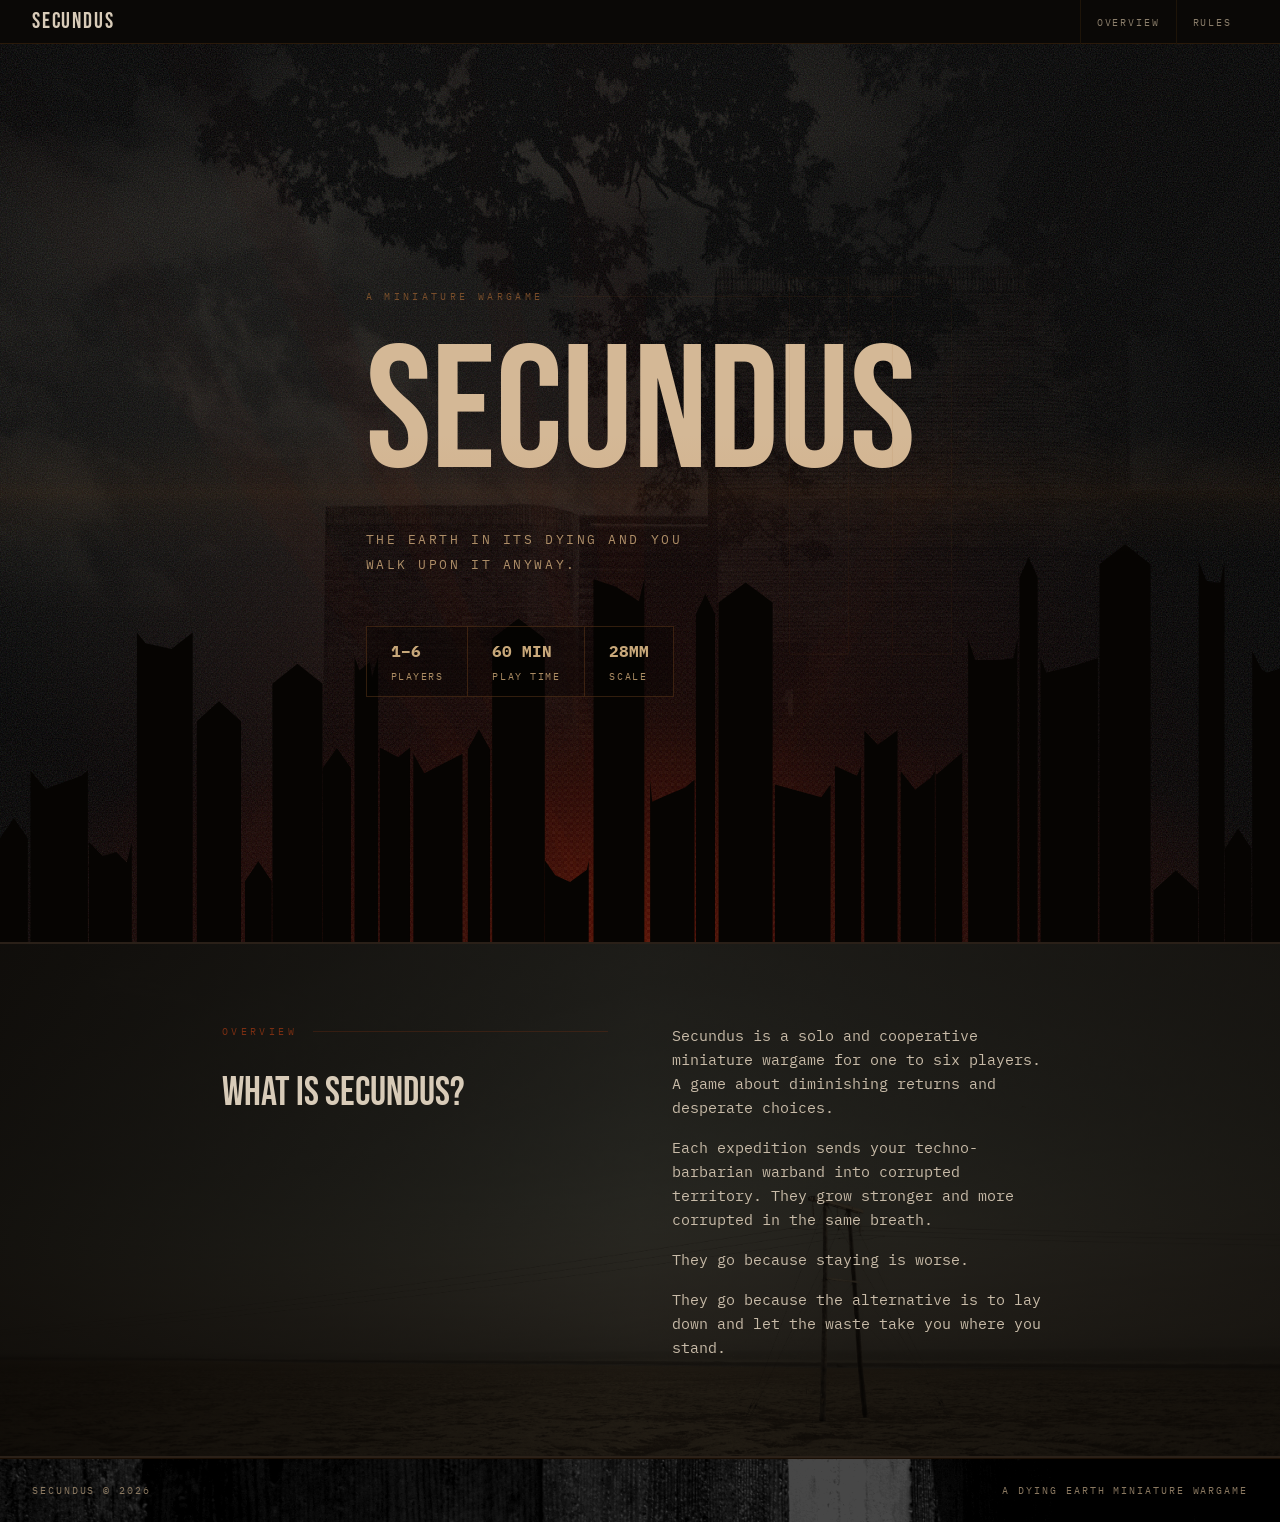
==== commit acd532c5: "menu visibiliy" ====
--- a/index.html
+++ b/index.html
@@ -11,8 +11,11 @@
 <body>
 
   <!-- ===================== NAV ===================== -->
-  <nav>
+  <nav id="main-nav">
     <a href="#hero" class="logo">Secundus</a>
+    <button class="nav-toggle" aria-label="Toggle navigation" aria-expanded="false">
+      <span></span><span></span><span></span>
+    </button>
     <ul>
       <li><a href="#overview">Overview</a></li>
       <li><a href="rules.html">Rules</a></li>
@@ -276,5 +279,23 @@
   })();
   </script>
 
+  <script>
+  (function () {
+    const nav = document.getElementById('main-nav');
+    const btn = nav.querySelector('.nav-toggle');
+    btn.addEventListener('click', function () {
+      const open = nav.classList.toggle('nav-open');
+      btn.setAttribute('aria-expanded', open);
+    });
+    // Close menu when a link is clicked
+    nav.querySelectorAll('a').forEach(function (a) {
+      a.addEventListener('click', function () {
+        nav.classList.remove('nav-open');
+        btn.setAttribute('aria-expanded', 'false');
+      });
+    });
+  })();
+  </script>
+
 </body>
 </html>
--- a/style.css
+++ b/style.css
@@ -72,6 +72,63 @@
   color: var(--bone);
   background: #1a1008;
 }
+
+/* Hamburger button — hidden on desktop */
+.nav-toggle {
+  display: none;
+  flex-direction: column;
+  justify-content: center;
+  gap: 5px;
+  width: 32px;
+  height: 44px;
+  background: none;
+  border: none;
+  cursor: pointer;
+  padding: 0;
+  z-index: 101;
+}
+
+.nav-toggle span {
+  display: block;
+  width: 22px;
+  height: 1px;
+  background: var(--dim);
+  transition: transform 0.2s, opacity 0.2s, background 0.15s;
+}
+
+.nav-toggle:hover span { background: var(--bone); }
+
+/* Animate to X when open */
+nav.nav-open .nav-toggle span:nth-child(1) { transform: translateY(6px) rotate(45deg); }
+nav.nav-open .nav-toggle span:nth-child(2) { opacity: 0; }
+nav.nav-open .nav-toggle span:nth-child(3) { transform: translateY(-6px) rotate(-45deg); }
+
+@media (max-width: 700px) {
+  .nav-toggle { display: flex; }
+
+  nav ul {
+    display: none;
+    flex-direction: column;
+    position: fixed;
+    top: 44px;
+    left: 0;
+    right: 0;
+    background: #0a0806;
+    border-bottom: 1px solid #2a1a0a;
+    gap: 0;
+  }
+
+  nav.nav-open ul { display: flex; }
+
+  nav ul li a {
+    height: auto;
+    line-height: 1;
+    padding: 1rem 2rem;
+    border-left: none;
+    border-top: 1px solid #1e1408;
+    font-size: 0.7rem;
+  }
+}
 /* =================== END NAV =================== */
 
 main { padding-top: 44px; }
@@ -447,6 +504,83 @@
 }
 /* =================== END COMPONENTS =================== */
 
+/* ===================== BARBARIAN ===================== */
+#barbarian {
+  background: #0a0704;
+  position: relative;
+}
+
+#barbarian::before {
+  content: '';
+  position: absolute;
+  inset: 0;
+  background-image: url('2.jpg');
+  background-size: cover;
+  background-position: center 60%;
+  filter: grayscale(0.8) contrast(1.1) brightness(0.35) sepia(0.4);
+  z-index: 0;
+}
+
+#barbarian::after {
+  content: '';
+  position: absolute;
+  inset: 0;
+  background: linear-gradient(
+    to bottom,
+    rgba(8, 5, 2, 0.82) 0%,
+    rgba(8, 5, 2, 0.65) 50%,
+    rgba(8, 5, 2, 0.82) 100%
+  );
+  z-index: 1;
+}
+
+#barbarian .section-inner {
+  position: relative;
+  z-index: 2;
+}
+
+#barbarian .section-label { color: #c07840; }
+#barbarian .section-label::after { background: #8a4820; }
+#barbarian h2 { color: var(--bone); }
+#barbarian h3 { color: #b07040; border-color: #3a2a18; }
+#barbarian p { color: #c8bba8; }
+
+.table-instruction {
+  font-size: 0.65rem;
+  letter-spacing: 0.1em;
+  color: #8a7860 !important;
+  margin-bottom: 0.75rem;
+  font-style: italic;
+}
+
+.barbarian-tables {
+  display: grid;
+  grid-template-columns: 1fr 1fr;
+  gap: 3rem;
+  margin-top: 2rem;
+}
+
+.barbarian-table-block h3 {
+  margin-top: 0;
+}
+
+.barbarian-armor {
+  margin-top: 3rem;
+  border-left: 2px solid #3a1a08;
+  padding-left: 1.5rem;
+}
+
+.barbarian-armor h3 {
+  margin-top: 0;
+  border: none;
+  padding: 0;
+}
+
+@media (max-width: 700px) {
+  .barbarian-tables { grid-template-columns: 1fr; }
+}
+/* =================== END BARBARIAN =================== */
+
 /* ===================== RULES ===================== */
 #rules {
   background: #080604;
@@ -607,7 +741,6 @@
 /* =================== END FOOTER =================== */
 
 @media (max-width: 700px) {
-  nav ul { display: none; }
   #overview .section-inner { grid-template-columns: 1fr; gap: 2rem; }
   .component-grid { grid-template-columns: 1fr 1fr; }
   .component-item:nth-child(3n) { border-right: 1px solid #2a1a0a; }
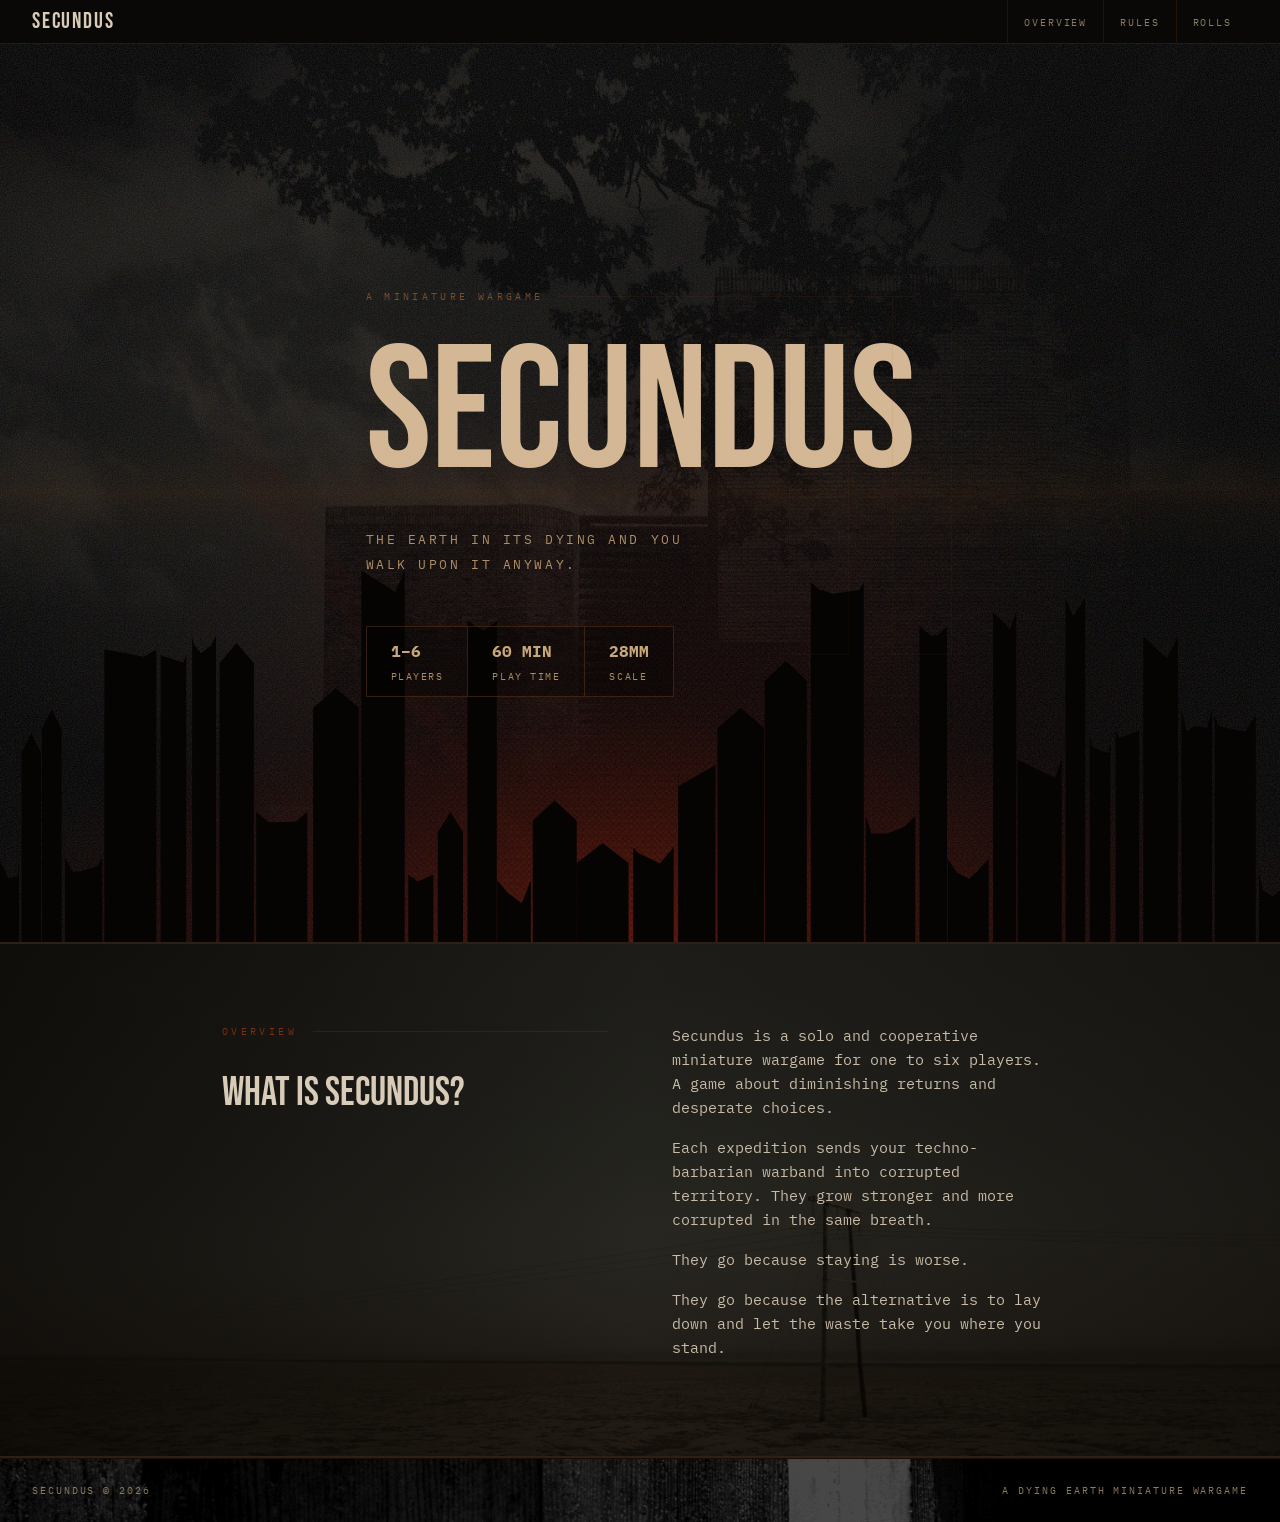
==== commit 0ba42f3b: "rolls page" ====
--- a/index.html
+++ b/index.html
@@ -19,6 +19,7 @@
     <ul>
       <li><a href="#overview">Overview</a></li>
       <li><a href="rules.html">Rules</a></li>
+      <li><a href="rolls.html">Rolls</a></li>
     </ul>
   </nav>
   <!-- =================== END NAV =================== -->
--- a/style.css
+++ b/style.css
@@ -740,6 +740,222 @@
 }
 /* =================== END FOOTER =================== */
 
+/* ===================== ROLLS ENCYCLOPEDIA ===================== */
+#rolls-hero {
+  background: #080503;
+  position: relative;
+  border-bottom: var(--border);
+}
+
+#rolls-hero::before {
+  content: '';
+  position: absolute;
+  inset: 0;
+  background-image: url('3.jpg');
+  background-size: cover;
+  background-position: center 20%;
+  filter: grayscale(0.7) contrast(1.1) brightness(0.35) sepia(0.3);
+  z-index: 0;
+}
+
+#rolls-hero::after {
+  content: '';
+  position: absolute;
+  inset: 0;
+  background: linear-gradient(
+    to bottom,
+    rgba(6, 4, 2, 0.85) 0%,
+    rgba(6, 4, 2, 0.60) 60%,
+    rgba(6, 4, 2, 0.85) 100%
+  );
+  z-index: 1;
+}
+
+#rolls-hero .section-inner {
+  position: relative;
+  z-index: 2;
+  padding: 4rem 2rem;
+}
+
+#rolls-hero .section-label { color: #c07840; }
+#rolls-hero .section-label::after { background: #8a4820; }
+#rolls-hero h2 { color: var(--bone); margin-bottom: 1rem; }
+#rolls-hero p { color: #c8bba8; }
+
+/* Roll entries container */
+#roll-entries {
+  background: #0a0704;
+  position: relative;
+}
+
+#roll-entries::before {
+  content: '';
+  position: absolute;
+  inset: 0;
+  background-image: url('4.jpg');
+  background-size: cover;
+  background-position: center 50%;
+  filter: grayscale(0.85) contrast(1.1) brightness(0.2) sepia(0.3);
+  z-index: 0;
+}
+
+#roll-entries::after {
+  content: '';
+  position: absolute;
+  inset: 0;
+  background: rgba(6, 4, 1, 0.88);
+  z-index: 1;
+}
+
+#roll-entries .section-inner {
+  position: relative;
+  z-index: 2;
+  max-width: 900px;
+  margin: 0 auto;
+  padding: 4rem 2rem;
+  display: flex;
+  flex-direction: column;
+  gap: 0;
+}
+
+/* Individual roll entry card */
+.roll-entry {
+  border: 1px solid #2a1a0a;
+  border-bottom: none;
+  background: rgba(8, 5, 2, 0.6);
+}
+
+.roll-entry:last-child {
+  border-bottom: 1px solid #2a1a0a;
+}
+
+.roll-entry-header {
+  padding: 1.5rem 2rem 1.25rem;
+  border-bottom: 1px solid #2a1a0a;
+  display: flex;
+  align-items: baseline;
+  gap: 1.25rem;
+  flex-wrap: wrap;
+}
+
+.roll-phase-tag {
+  font-size: 0.55rem;
+  letter-spacing: 0.25em;
+  text-transform: uppercase;
+  color: #d8804a;
+  border: 1px solid #3a1a08;
+  padding: 0.25rem 0.6rem;
+  white-space: nowrap;
+  flex-shrink: 0;
+}
+
+.roll-name {
+  font-family: 'Bebas Neue', cursive;
+  font-size: 1.8rem;
+  font-weight: 400;
+  color: var(--bone);
+  line-height: 1;
+  margin: 0;
+}
+
+.roll-when {
+  font-size: 0.6rem;
+  letter-spacing: 0.1em;
+  color: #7a6a55;
+  font-style: italic;
+  flex-basis: 100%;
+  margin-top: -0.5rem;
+}
+
+.roll-entry-body {
+  padding: 1.5rem 2rem 2rem;
+  display: flex;
+  flex-direction: column;
+  gap: 1.5rem;
+}
+
+.roll-dice-block,
+.roll-result-block {
+  display: flex;
+  flex-direction: column;
+  gap: 0.75rem;
+}
+
+.roll-dice-label {
+  font-size: 0.58rem;
+  letter-spacing: 0.28em;
+  text-transform: uppercase;
+  color: #c07840;
+  padding-bottom: 0.5rem;
+  border-bottom: 1px solid #2a1a0a;
+}
+
+.roll-dice-list {
+  list-style: none;
+  display: flex;
+  flex-direction: column;
+  gap: 0.5rem;
+  padding: 0;
+  margin: 0;
+}
+
+.roll-dice-list li {
+  font-size: 0.75rem;
+  color: #c0b098;
+  display: flex;
+  align-items: baseline;
+  gap: 0.6rem;
+  line-height: 1.5;
+}
+
+/* Dice tag pills */
+.dice-tag {
+  display: inline-block;
+  font-size: 0.52rem;
+  letter-spacing: 0.15em;
+  text-transform: uppercase;
+  padding: 0.15rem 0.5rem;
+  white-space: nowrap;
+  flex-shrink: 0;
+}
+
+.dice-tag.always  { background: #1e1208; color: #c8a070; border: 1px solid #3a2010; }
+.dice-tag.skill   { background: #0e1408; color: #80a060; border: 1px solid #203010; }
+.dice-tag.doom    { background: #1e0808; color: #c05040; border: 1px solid #3a1010; }
+.dice-tag.wound   { background: #1a0a0a; color: #a04040; border: 1px solid #3a1010; }
+
+.roll-result-block p {
+  font-size: 0.8rem;
+  color: #c0b098;
+  max-width: 100%;
+  margin: 0;
+}
+
+.roll-result-block strong {
+  color: var(--bone);
+}
+
+.roll-result-block .ref-table {
+  margin-top: 0.25rem;
+}
+
+.roll-note {
+  font-size: 0.7rem;
+  color: #7a6a55;
+  font-style: italic;
+  border-left: 2px solid #3a1a08;
+  padding-left: 1rem;
+  line-height: 1.7;
+}
+
+@media (max-width: 700px) {
+  .roll-entry-header { gap: 0.75rem; }
+  .roll-name { font-size: 1.5rem; }
+  .roll-entry-body { padding: 1.25rem 1.25rem 1.5rem; }
+  .roll-entry-header { padding: 1.25rem 1.25rem 1rem; }
+}
+/* =================== END ROLLS ENCYCLOPEDIA =================== */
+
 @media (max-width: 700px) {
   #overview .section-inner { grid-template-columns: 1fr; gap: 2rem; }
   .component-grid { grid-template-columns: 1fr 1fr; }
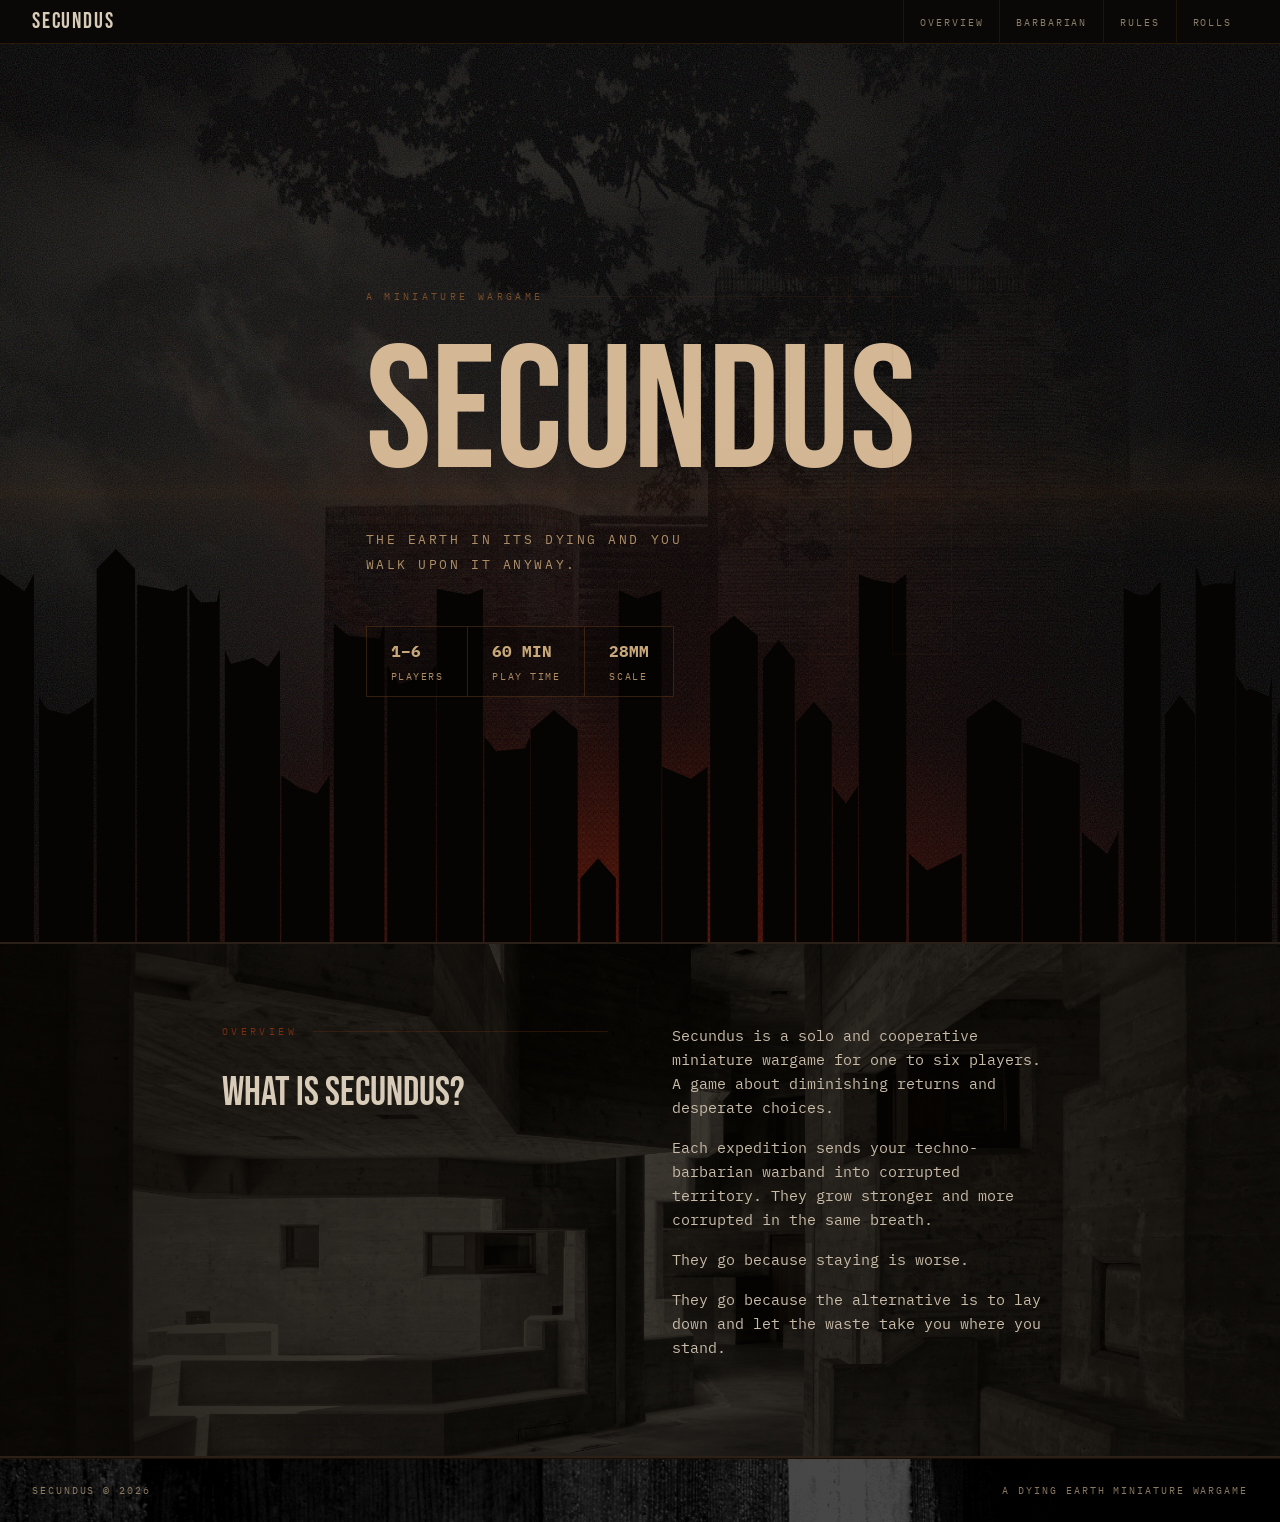
==== commit bd9a975e: "barbarian page" ====
--- a/index.html
+++ b/index.html
@@ -18,6 +18,7 @@
     </button>
     <ul>
       <li><a href="#overview">Overview</a></li>
+      <li><a href="barbarian.html">Barbarian</a></li>
       <li><a href="rules.html">Rules</a></li>
       <li><a href="rolls.html">Rolls</a></li>
     </ul>
--- a/style.css
+++ b/style.css
@@ -404,8 +404,8 @@
   inset: 0;
   background-image: url('1.jpg');
   background-size: cover;
-  background-position: center 40%;
-  filter: grayscale(0.75) contrast(1.1) brightness(0.45) sepia(0.4);
+  background-position: center 50%;
+  filter: grayscale(0.7) contrast(1.2) brightness(0.5) sepia(0.35);
   z-index: 0;
 }
 
@@ -514,10 +514,10 @@
   content: '';
   position: absolute;
   inset: 0;
-  background-image: url('2.jpg');
+  background-image: url('6.jpg');
   background-size: cover;
-  background-position: center 60%;
-  filter: grayscale(0.8) contrast(1.1) brightness(0.35) sepia(0.4);
+  background-position: center 40%;
+  filter: grayscale(0.8) contrast(1.15) brightness(0.38) sepia(0.35);
   z-index: 0;
 }
 
@@ -593,8 +593,8 @@
   inset: 0;
   background-image: url('3.jpg');
   background-size: cover;
-  background-position: center 30%;
-  filter: grayscale(0.6) contrast(1.1) brightness(0.42) sepia(0.25);
+  background-position: center 50%;
+  filter: grayscale(0.5) contrast(1.2) brightness(0.38) sepia(0.2);
   z-index: 0;
 }
 
@@ -633,6 +633,39 @@
 }
 
 #rules .rule-block p { max-width: 100%; }
+
+.roll-link {
+  display: inline-block;
+  margin-top: 0.5rem;
+  font-size: 0.6rem;
+  letter-spacing: 0.2em;
+  text-transform: uppercase;
+  color: #c87840;
+  text-decoration: none;
+  border-bottom: 1px solid #3a1a08;
+  padding-bottom: 1px;
+  transition: color 0.15s, border-color 0.15s;
+}
+
+.roll-link:hover {
+  color: var(--bone);
+  border-color: #8a4820;
+}
+
+.roll-note .roll-link,
+.roll-when .roll-link {
+  font-size: inherit;
+  letter-spacing: inherit;
+  text-transform: none;
+  color: #c87840;
+  border-bottom-color: #3a1a08;
+}
+
+.roll-note .roll-link:hover,
+.roll-when .roll-link:hover {
+  color: var(--bone);
+  border-bottom-color: #8a4820;
+}
 /* =================== END RULES =================== */
 
 /* ===================== QUICK REFERENCE ===================== */
@@ -751,10 +784,10 @@
   content: '';
   position: absolute;
   inset: 0;
-  background-image: url('3.jpg');
+  background-image: url('6.jpg');
   background-size: cover;
-  background-position: center 20%;
-  filter: grayscale(0.7) contrast(1.1) brightness(0.35) sepia(0.3);
+  background-position: center 30%;
+  filter: grayscale(0.75) contrast(1.15) brightness(0.35) sepia(0.3);
   z-index: 0;
 }
 
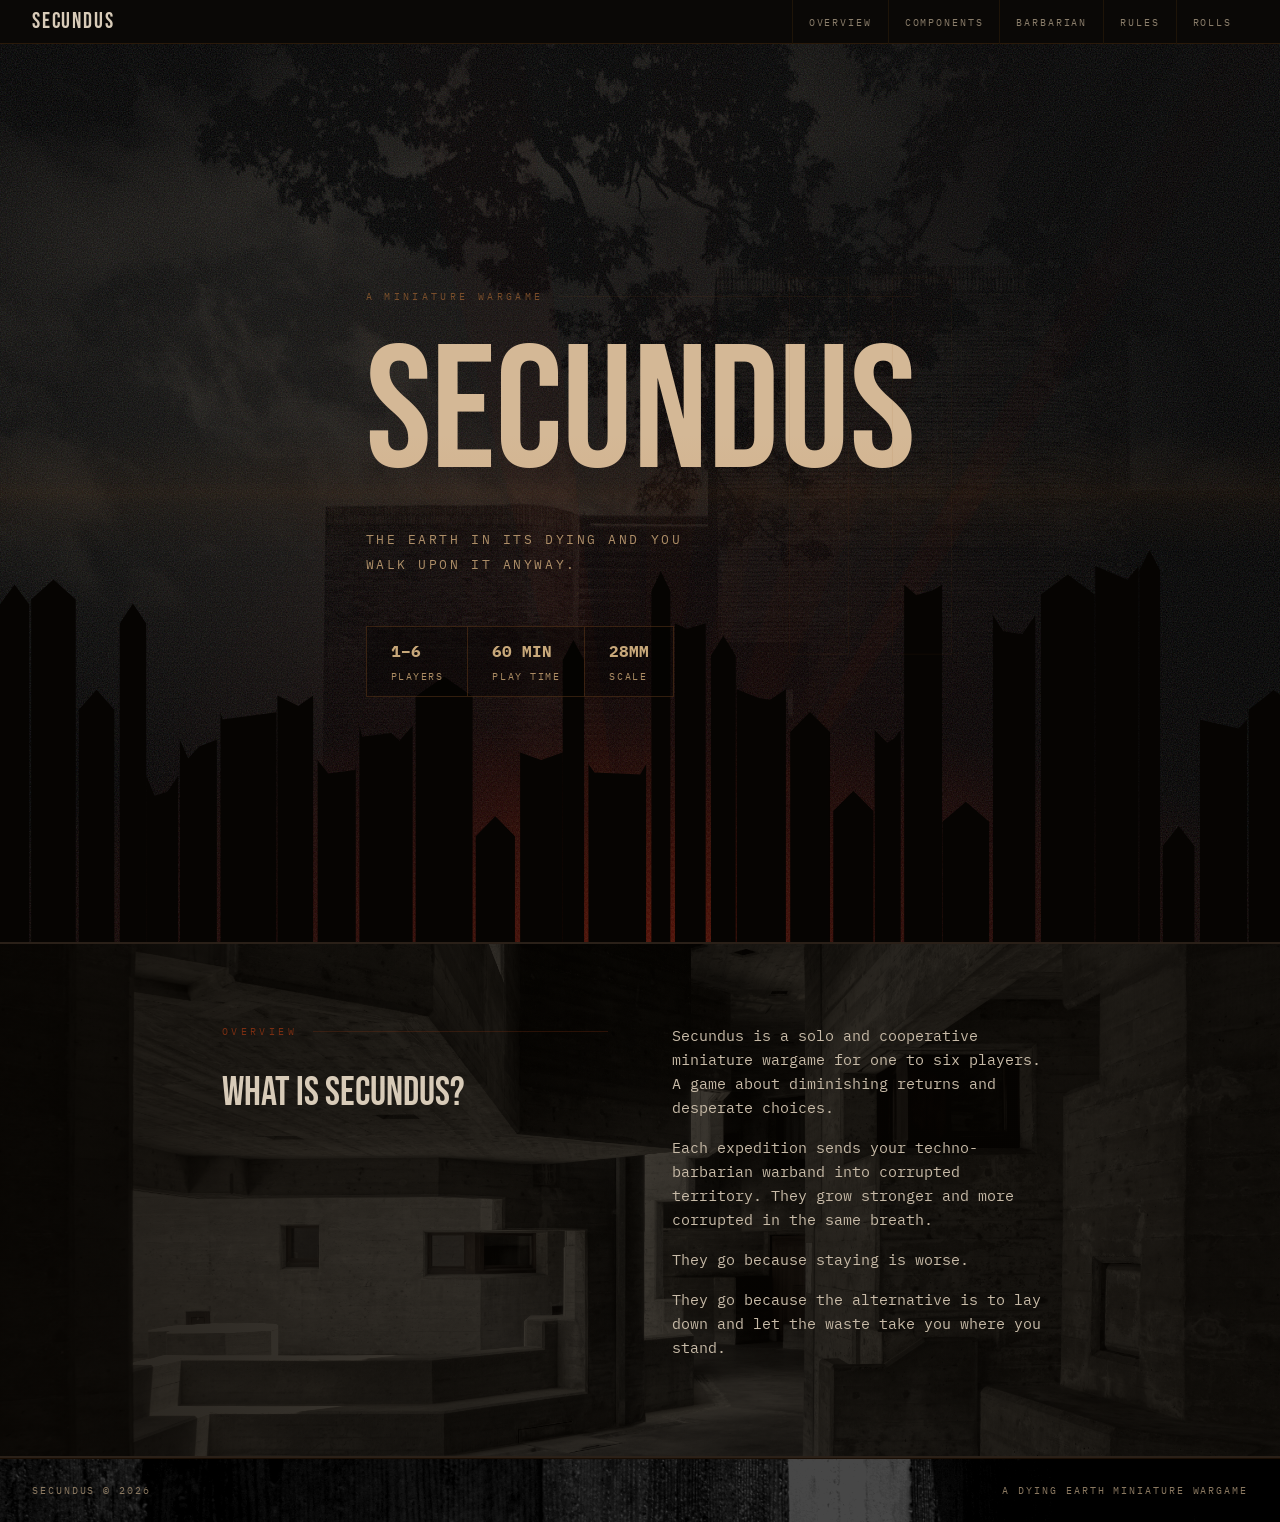
==== commit db655f40: "breakout sections" ====
--- a/index.html
+++ b/index.html
@@ -18,6 +18,7 @@
     </button>
     <ul>
       <li><a href="#overview">Overview</a></li>
+      <li><a href="components.html">Components</a></li>
       <li><a href="barbarian.html">Barbarian</a></li>
       <li><a href="rules.html">Rules</a></li>
       <li><a href="rolls.html">Rolls</a></li>
--- a/style.css
+++ b/style.css
@@ -989,6 +989,264 @@
 }
 /* =================== END ROLLS ENCYCLOPEDIA =================== */
 
+/* ===================== RULES FLOWCHART ===================== */
+#rules-hero {
+  background: #080604;
+  position: relative;
+  border-bottom: var(--border);
+}
+
+#rules-hero::before {
+  content: '';
+  position: absolute;
+  inset: 0;
+  background-image: url('3.jpg');
+  background-size: cover;
+  background-position: center 50%;
+  filter: grayscale(0.5) contrast(1.2) brightness(0.38) sepia(0.2);
+  z-index: 0;
+}
+
+#rules-hero::after {
+  content: '';
+  position: absolute;
+  inset: 0;
+  background: linear-gradient(to bottom, rgba(6,4,2,0.85) 0%, rgba(6,4,2,0.6) 60%, rgba(6,4,2,0.85) 100%);
+  z-index: 1;
+}
+
+#rules-hero .section-inner {
+  position: relative;
+  z-index: 2;
+  padding: 4rem 2rem;
+}
+
+#rules-hero .section-label { color: #c07840; }
+#rules-hero .section-label::after { background: #8a4820; }
+#rules-hero h2 { color: var(--bone); margin-bottom: 1rem; }
+#rules-hero p { color: #c8bba8; }
+
+/* Flow section */
+#rules-flow {
+  background: #0a0704;
+  position: relative;
+}
+
+#rules-flow::before {
+  content: '';
+  position: absolute;
+  inset: 0;
+  background-image: url('3.jpg');
+  background-size: cover;
+  background-position: center 70%;
+  filter: grayscale(0.6) contrast(1.1) brightness(0.22) sepia(0.2);
+  z-index: 0;
+}
+
+#rules-flow::after {
+  content: '';
+  position: absolute;
+  inset: 0;
+  background: rgba(6, 4, 1, 0.88);
+  z-index: 1;
+}
+
+#rules-flow .section-inner {
+  position: relative;
+  z-index: 2;
+  display: flex;
+  flex-direction: column;
+  align-items: stretch;
+  padding: 3rem 2rem;
+  max-width: 700px;
+}
+
+/* Flow start/end caps */
+.flow-start,
+.flow-loop {
+  text-align: center;
+  font-size: 0.65rem;
+  letter-spacing: 0.15em;
+  text-transform: uppercase;
+  color: #7a6a55;
+  border: 1px solid #2a1a0a;
+  padding: 0.75rem 1.5rem;
+  background: rgba(6, 4, 1, 0.7);
+}
+
+.flow-loop {
+  color: #c8bba8;
+  border-color: #3a1a08;
+}
+
+.flow-loop strong { color: var(--bone); }
+
+/* Connector arrow */
+.flow-arrow {
+  text-align: center;
+  color: #3a2010;
+  font-size: 1.2rem;
+  line-height: 1;
+  padding: 0.1rem 0;
+  user-select: none;
+}
+
+/* Phase card */
+.flow-phase {
+  border: 1px solid #2a1a0a;
+  background: rgba(8, 5, 2, 0.75);
+  display: flex;
+  flex-direction: column;
+}
+
+.flow-phase--climax {
+  border-color: #5a1a08;
+  background: rgba(20, 5, 2, 0.85);
+}
+
+.flow-phase-header {
+  display: flex;
+  align-items: baseline;
+  gap: 1rem;
+  padding: 1rem 1.5rem 0.85rem;
+  border-bottom: 1px solid #2a1a0a;
+  flex-wrap: wrap;
+}
+
+.flow-phase--climax .flow-phase-header {
+  border-color: #4a1a08;
+}
+
+.flow-phase-num {
+  font-family: 'Bebas Neue', cursive;
+  font-size: 1.6rem;
+  color: #d8804a;
+  line-height: 1;
+  flex-shrink: 0;
+}
+
+.flow-phase--climax .flow-phase-num {
+  color: #e85030;
+}
+
+.flow-phase-title {
+  font-family: 'Bebas Neue', cursive;
+  font-size: 1.4rem;
+  color: var(--bone);
+  line-height: 1;
+}
+
+.flow-phase-who {
+  font-size: 0.58rem;
+  letter-spacing: 0.12em;
+  color: #7a6a55;
+  font-style: italic;
+  flex-basis: 100%;
+  margin-top: -0.25rem;
+}
+
+.flow-phase-body {
+  padding: 1rem 1.5rem 0.5rem;
+  display: flex;
+  flex-direction: column;
+  gap: 0.75rem;
+}
+
+.flow-phase-body p {
+  font-size: 0.78rem;
+  color: #c0b098;
+  max-width: 100%;
+  margin: 0;
+}
+
+.flow-phase-body strong { color: var(--bone); }
+
+.flow-phase > .roll-link {
+  margin: 0 1.5rem 1rem;
+  align-self: flex-start;
+}
+
+/* Outcome pills */
+.flow-outcomes {
+  display: flex;
+  flex-direction: column;
+  gap: 0.3rem;
+}
+
+.flow-outcome {
+  font-size: 0.65rem;
+  letter-spacing: 0.08em;
+  padding: 0.3rem 0.75rem;
+  border-left: 2px solid;
+}
+
+.flow-outcome.good    { color: #80a868; border-color: #406030; background: rgba(30, 50, 15, 0.4); }
+.flow-outcome.mixed   { color: #c8a050; border-color: #6a5020; background: rgba(40, 30, 5, 0.4); }
+.flow-outcome.bad     { color: #c05040; border-color: #5a1808; background: rgba(40, 10, 5, 0.4); }
+.flow-outcome.neutral { color: #8a7a65; border-color: #3a2a18; background: rgba(20, 15, 8, 0.4); }
+
+/* Rules notes section */
+#rules-notes {
+  background: #080604;
+  position: relative;
+}
+
+#rules-notes::before {
+  content: '';
+  position: absolute;
+  inset: 0;
+  background-image: url('4.jpg');
+  background-size: cover;
+  background-position: center 50%;
+  filter: grayscale(0.8) contrast(1.15) brightness(0.25) sepia(0.3);
+  z-index: 0;
+}
+
+#rules-notes::after {
+  content: '';
+  position: absolute;
+  inset: 0;
+  background: rgba(5, 3, 1, 0.82);
+  z-index: 1;
+}
+
+#rules-notes .section-inner {
+  position: relative;
+  z-index: 2;
+}
+
+.rules-note-grid {
+  display: grid;
+  grid-template-columns: 1fr 1fr;
+  gap: 2.5rem 3rem;
+  margin-top: 1rem;
+}
+
+.rules-note-block h3 {
+  margin-top: 0;
+  color: #b07040;
+  border-color: #3a2010;
+}
+
+.rules-note-block p {
+  max-width: 100%;
+  color: #c8bba8;
+  font-size: 0.78rem;
+}
+
+.rules-note-block .roll-link {
+  margin-top: 0.5rem;
+}
+
+@media (max-width: 700px) {
+  .rules-note-grid { grid-template-columns: 1fr; gap: 2rem; }
+  .flow-phase-header { gap: 0.6rem; }
+  .flow-phase-body { padding: 0.75rem 1rem 0.5rem; }
+  .flow-phase > .roll-link { margin: 0 1rem 0.75rem; }
+  .flow-phase-header { padding: 0.75rem 1rem 0.7rem; }
+}
+/* =================== END RULES FLOWCHART =================== */
+
 @media (max-width: 700px) {
   #overview .section-inner { grid-template-columns: 1fr; gap: 2rem; }
   .component-grid { grid-template-columns: 1fr 1fr; }
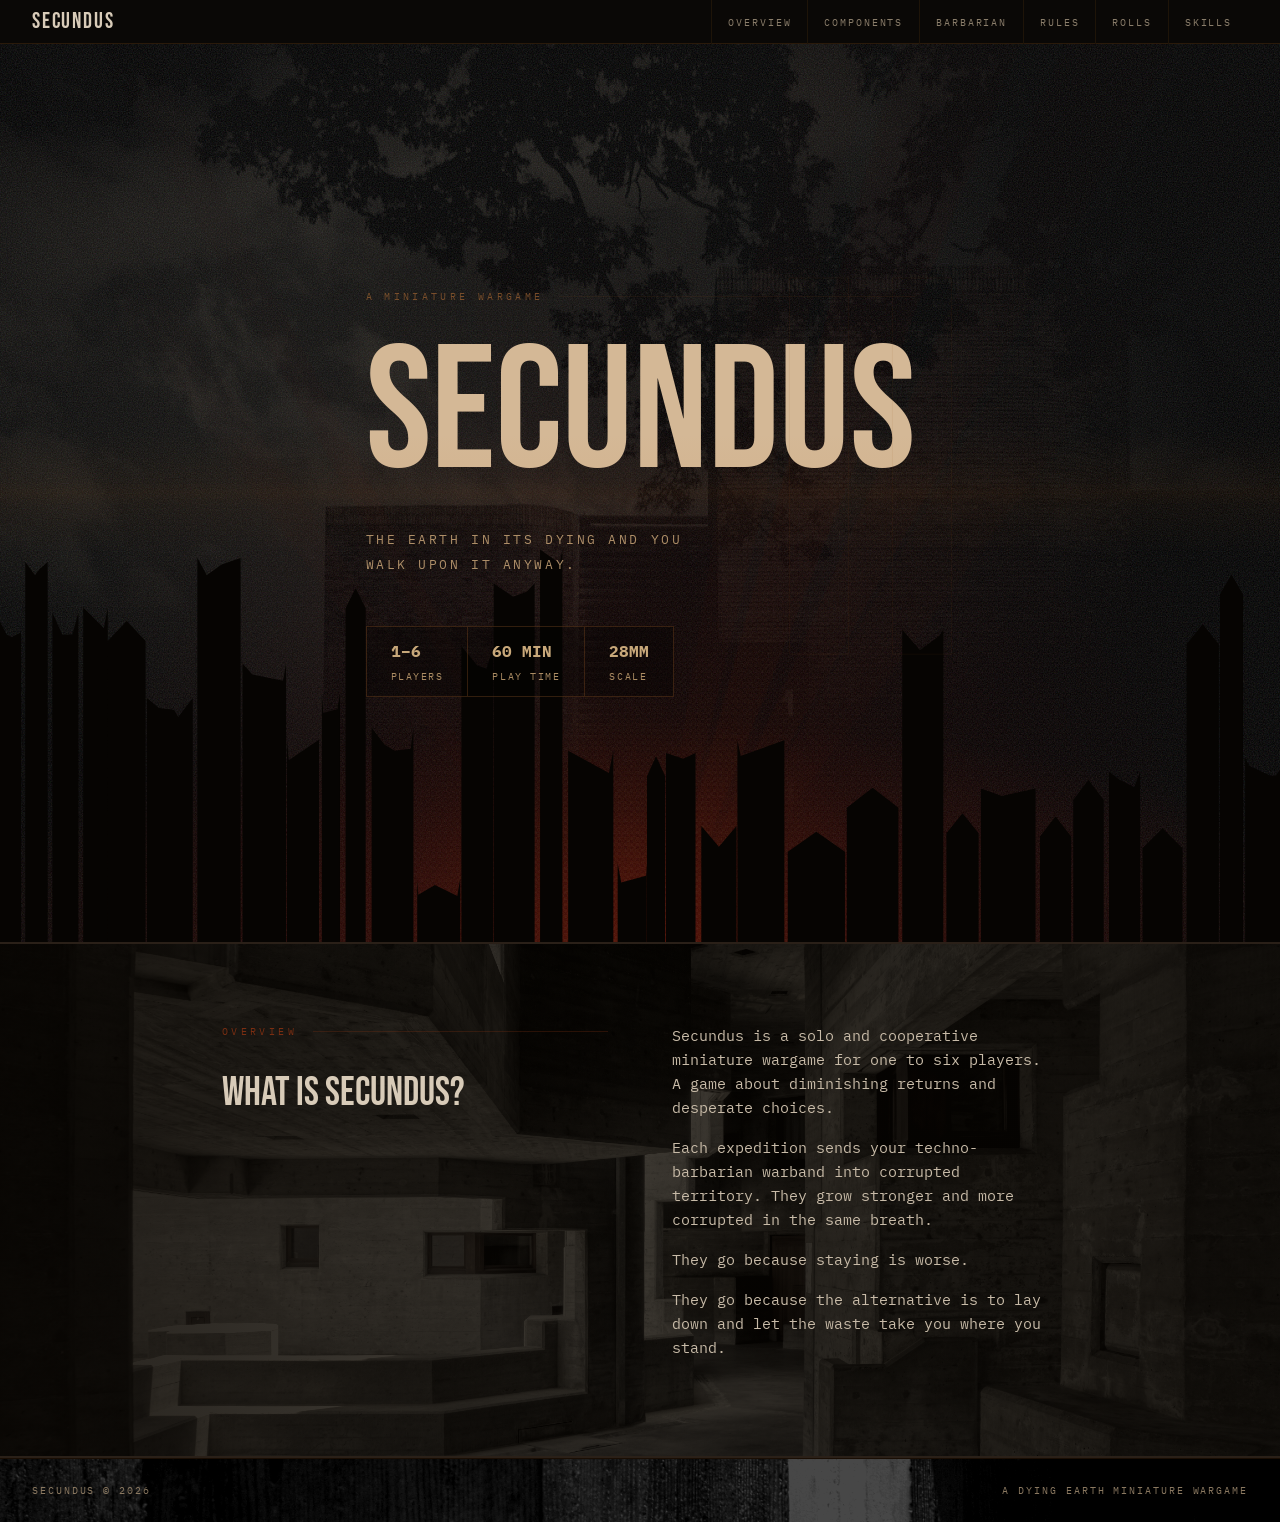
==== commit 0422077c: "skills" ====
--- a/index.html
+++ b/index.html
@@ -22,6 +22,7 @@
       <li><a href="barbarian.html">Barbarian</a></li>
       <li><a href="rules.html">Rules</a></li>
       <li><a href="rolls.html">Rolls</a></li>
+      <li><a href="skills.html">Skills</a></li>
     </ul>
   </nav>
   <!-- =================== END NAV =================== -->
--- a/style.css
+++ b/style.css
@@ -576,8 +576,87 @@
   padding: 0;
 }
 
+/* --- Name Generator --- */
+.name-generator {
+  margin-top: 3.5rem;
+  padding-top: 2.5rem;
+  border-top: 1px solid #2a1a0a;
+}
+
+.name-generator h3 {
+  border: none;
+  padding: 0;
+  margin-top: 0;
+  margin-bottom: 0.25rem;
+}
+
+.name-tables {
+  display: grid;
+  grid-template-columns: repeat(3, 1fr);
+  gap: 1.5rem;
+  margin-top: 1.5rem;
+}
+
+.name-table-block h4 {
+  font-family: 'Bebas Neue', sans-serif;
+  font-size: 1rem;
+  letter-spacing: 0.1em;
+  color: #a07850;
+  margin: 0 0 0.6rem 0;
+  padding: 0;
+  border: none;
+  text-transform: uppercase;
+}
+
+.name-table-block .ref-table th { color: #6a5040; }
+.name-table-block .ref-table td:last-child {
+  font-style: italic;
+  color: #d0c4b0;
+  letter-spacing: 0.04em;
+}
+
+.name-example {
+  display: flex;
+  flex-wrap: wrap;
+  align-items: center;
+  gap: 0.4rem 0.6rem;
+  margin-top: 1.8rem;
+  padding: 0.9rem 1.2rem;
+  background: #100c06;
+  border: 1px solid #2a1a0a;
+  font-family: 'IBM Plex Mono', monospace;
+  font-size: 0.8rem;
+}
+
+.name-example-label {
+  color: #5a4a38;
+  text-transform: uppercase;
+  letter-spacing: 0.1em;
+  font-size: 0.7rem;
+  margin-right: 0.2rem;
+}
+
+.name-example-roll {
+  color: #806050;
+}
+
+.name-example-arrow {
+  color: #5a4030;
+}
+
+.name-example-result {
+  color: #d4c8b0;
+  font-style: italic;
+}
+
+.name-example-sep {
+  color: #3a2a1a;
+  margin: 0 0.3rem;
+}
+
 @media (max-width: 700px) {
   .barbarian-tables { grid-template-columns: 1fr; }
+  .name-tables { grid-template-columns: 1fr; gap: 1.2rem; }
 }
 /* =================== END BARBARIAN =================== */
 
@@ -1247,6 +1326,261 @@
 }
 /* =================== END RULES FLOWCHART =================== */
 
+/* ===================== SKILLS ENCYCLOPEDIA ===================== */
+
+/* Keyword pill — used inline across all pages */
+.skill-keyword {
+  display: inline-block;
+  font-family: 'Bebas Neue', sans-serif;
+  font-size: 0.85em;
+  letter-spacing: 0.1em;
+  color: #70a080;
+  background: #0a1210;
+  border: 1px solid #1e3828;
+  padding: 0.05em 0.45em 0.05em;
+  border-radius: 2px;
+  vertical-align: middle;
+}
+
+/* Skills hero */
+#skills-hero {
+  background: #070a08;
+  position: relative;
+  padding-top: 7rem;
+}
+
+#skills-hero::before {
+  content: '';
+  position: absolute;
+  inset: 0;
+  background: url('4.jpg') center 40% / cover no-repeat;
+  filter: grayscale(1) contrast(1.1) brightness(0.38) sepia(0.4);
+  z-index: 0;
+}
+
+#skills-hero::after {
+  content: '';
+  position: absolute;
+  inset: 0;
+  background: linear-gradient(to bottom, rgba(7,10,8,0.72) 0%, rgba(7,10,8,0.58) 60%, rgba(7,10,8,0.90) 100%);
+  z-index: 1;
+}
+
+#skills-hero .section-inner {
+  position: relative;
+  z-index: 2;
+}
+
+#skills-hero .section-label { color: #60a070; }
+#skills-hero .section-label::after { background: #2a5838; }
+#skills-hero h2 { color: var(--bone); }
+#skills-hero p { color: #c8bba8; max-width: 60ch; }
+#skills-hero p + p { margin-top: 0.75rem; }
+
+/* Skill entries section */
+#skill-entries {
+  background: #080b09;
+  position: relative;
+}
+
+#skill-entries::before {
+  content: '';
+  position: absolute;
+  inset: 0;
+  background: url('4.jpg') center 60% / cover no-repeat;
+  filter: grayscale(1) contrast(1.1) brightness(0.22) sepia(0.4);
+  z-index: 0;
+}
+
+#skill-entries::after {
+  content: '';
+  position: absolute;
+  inset: 0;
+  background: rgba(8,11,9,0.82);
+  z-index: 1;
+}
+
+#skill-entries .section-inner {
+  position: relative;
+  z-index: 2;
+  display: flex;
+  flex-direction: column;
+  gap: 0;
+}
+
+/* Individual skill entry card */
+.skill-entry {
+  border: 1px solid #1e3020;
+  background: #0b110d;
+  margin-bottom: 2px;
+}
+
+.skill-entry:first-child { border-radius: 3px 3px 0 0; }
+.skill-entry:last-child  { border-radius: 0 0 3px 3px; margin-bottom: 0; }
+
+.skill-entry-header {
+  display: flex;
+  align-items: baseline;
+  gap: 1rem;
+  padding: 1.4rem 2rem 1.1rem;
+  border-bottom: 1px solid #1a2e1e;
+  background: #0d1510;
+  flex-wrap: wrap;
+}
+
+.skill-source-tag {
+  font-family: 'IBM Plex Mono', monospace;
+  font-size: 0.65rem;
+  letter-spacing: 0.15em;
+  text-transform: uppercase;
+  color: #3a6045;
+  border: 1px solid #1e3828;
+  padding: 0.2em 0.6em;
+  background: #080e0a;
+  flex-shrink: 0;
+}
+
+.skill-name {
+  font-family: 'Bebas Neue', sans-serif;
+  font-size: 2rem;
+  letter-spacing: 0.05em;
+  color: #a0d0b0;
+  margin: 0;
+  line-height: 1;
+}
+
+.skill-granted-by {
+  font-family: 'IBM Plex Mono', monospace;
+  font-size: 0.75rem;
+  color: #4a6855;
+  margin-left: auto;
+  white-space: nowrap;
+}
+
+.skill-granted-by .skill-keyword {
+  font-size: 0.8rem;
+}
+
+.skill-entry-body {
+  padding: 1.5rem 2rem 1.75rem;
+}
+
+.skill-rule-block {
+  margin-bottom: 1rem;
+}
+
+.skill-rule-text {
+  font-size: 0.95rem;
+  color: #d0c8b8;
+  line-height: 1.65;
+  border-left: 2px solid #2a5838;
+  padding-left: 1rem;
+}
+
+.skill-rule-text a.roll-link {
+  color: #90c8a0;
+  border-color: #3a7850;
+}
+
+.skill-reminder {
+  font-size: 0.78rem;
+  color: #607860;
+  line-height: 1.6;
+  font-style: italic;
+  border-top: 1px solid #141e16;
+  padding-top: 0.9rem;
+  margin-top: 0.9rem;
+}
+
+/* Setup links row on rules page */
+.setup-links {
+  display: flex;
+  flex-wrap: wrap;
+  gap: 1rem;
+  margin-top: 1.5rem;
+}
+
+/* Kitbashing section */
+#kitbashing {
+  background: #0a0c0a;
+  position: relative;
+}
+
+#kitbashing::before {
+  content: '';
+  position: absolute;
+  inset: 0;
+  background: url('3.jpg') center 50% / cover no-repeat;
+  filter: grayscale(1) contrast(1.1) brightness(0.38) sepia(0.35);
+  z-index: 0;
+}
+
+#kitbashing::after {
+  content: '';
+  position: absolute;
+  inset: 0;
+  background: linear-gradient(to bottom, rgba(10,12,10,0.70) 0%, rgba(10,12,10,0.60) 50%, rgba(10,12,10,0.88) 100%);
+  z-index: 1;
+}
+
+#kitbashing .section-inner {
+  position: relative;
+  z-index: 2;
+}
+
+#kitbashing .section-label { color: #608060; }
+#kitbashing .section-label::after { background: #2a4028; }
+#kitbashing h2 { color: var(--bone); }
+#kitbashing h3 { color: #80a878; border-color: #243a22; }
+#kitbashing p { color: #c8bba8; }
+
+.kit-grid {
+  display: grid;
+  grid-template-columns: 1fr 1fr;
+  gap: 2rem;
+  margin-top: 2rem;
+}
+
+.kit-block h3 {
+  margin-top: 0;
+}
+
+/* Rules setup section */
+#rules-setup {
+  background: #090c09;
+  position: relative;
+}
+
+#rules-setup::before {
+  content: '';
+  position: absolute;
+  inset: 0;
+  background: url('1.jpg') center 40% / cover no-repeat;
+  filter: grayscale(1) contrast(1.1) brightness(0.35) sepia(0.3);
+  z-index: 0;
+}
+
+#rules-setup::after {
+  content: '';
+  position: absolute;
+  inset: 0;
+  background: rgba(9,12,9,0.75);
+  z-index: 1;
+}
+
+#rules-setup .section-inner {
+  position: relative;
+  z-index: 2;
+}
+
+#rules-setup .section-label { color: #a08050; }
+#rules-setup .section-label::after { background: #5a4028; }
+#rules-setup h2 { color: var(--bone); }
+#rules-setup p { color: #c8bba8; max-width: 65ch; }
+#rules-setup p + p { margin-top: 0.75rem; }
+
+/* =================== END SKILLS ENCYCLOPEDIA =================== */
+
 @media (max-width: 700px) {
   #overview .section-inner { grid-template-columns: 1fr; gap: 2rem; }
   .component-grid { grid-template-columns: 1fr 1fr; }
@@ -1254,4 +1588,9 @@
   .component-item:nth-child(2n) { border-right: none; }
   .ref-grid { grid-template-columns: 1fr; }
   h2 { font-size: 2.2rem; }
-}
+  .kit-grid { grid-template-columns: 1fr; gap: 1.5rem; }
+  .skill-entry-header { flex-direction: column; gap: 0.4rem; padding: 1rem 1.25rem 0.8rem; }
+  .skill-granted-by { margin-left: 0; }
+  .skill-entry-body { padding: 1rem 1.25rem 1.25rem; }
+  .skill-name { font-size: 1.6rem; }
+}
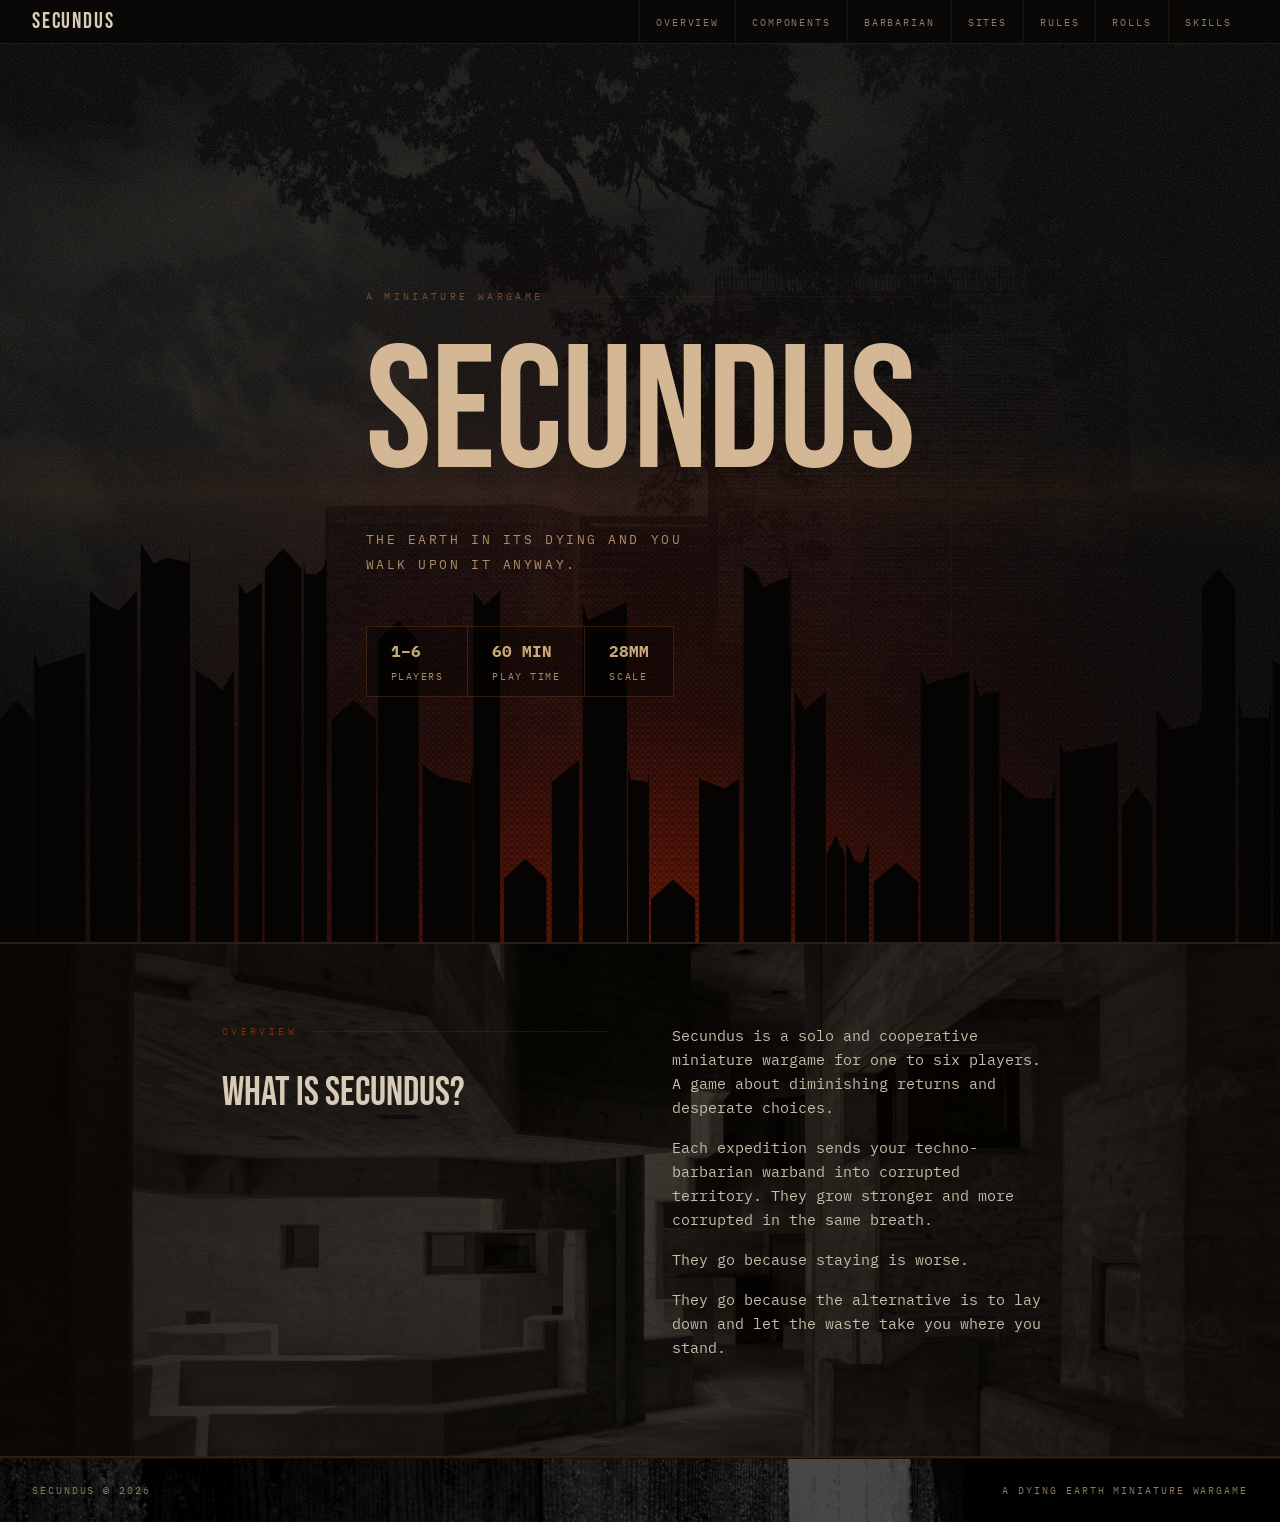
==== commit aa267b31: "sites" ====
--- a/index.html
+++ b/index.html
@@ -20,6 +20,7 @@
       <li><a href="#overview">Overview</a></li>
       <li><a href="components.html">Components</a></li>
       <li><a href="barbarian.html">Barbarian</a></li>
+      <li><a href="sites.html">Sites</a></li>
       <li><a href="rules.html">Rules</a></li>
       <li><a href="rolls.html">Rolls</a></li>
       <li><a href="skills.html">Skills</a></li>
--- a/style.css
+++ b/style.css
@@ -564,16 +564,70 @@
   margin-top: 0;
 }
 
-.barbarian-armor {
-  margin-top: 3rem;
-  border-left: 2px solid #3a1a08;
-  padding-left: 1.5rem;
-}
-
-.barbarian-armor h3 {
+.barbarian-artifact-intro {
+  display: flex;
+  align-items: center;
+  justify-content: space-between;
+  gap: 1rem;
+  flex-wrap: wrap;
+  margin-bottom: 1rem;
+  font-size: 0.8rem;
+  color: #7a6a56;
+  font-style: italic;
+}
+
+.artifact-tables {
+  display: grid;
+  grid-template-columns: 1fr 1fr;
+  gap: 2rem;
+  margin-bottom: 0;
+}
+
+.artifact-table-block h3 {
   margin-top: 0;
-  border: none;
-  padding: 0;
+  font-size: 1rem;
+  letter-spacing: 0.08em;
+}
+
+.artifact-table {
+  width: 100%;
+  margin-bottom: 0;
+}
+
+.artifact-table .artifact-type {
+  font-size: 0.72rem;
+  color: #5a4a38;
+  letter-spacing: 0.08em;
+  text-transform: uppercase;
+}
+
+/* Skill group divider labels on skills page */
+.skill-group-label {
+  font-family: 'Bebas Neue', sans-serif;
+  font-size: 0.8rem;
+  letter-spacing: 0.25em;
+  text-transform: uppercase;
+  color: #3a5040;
+  padding: 2rem 0 0.75rem;
+  border-bottom: 1px solid #1a2e1e;
+  margin-bottom: 2px;
+}
+
+.skill-group-label:first-child {
+  padding-top: 0;
+}
+
+/* Clickable skill keyword variant */
+.skill-keyword--link {
+  text-decoration: none;
+  cursor: pointer;
+  transition: background 0.15s, color 0.15s, border-color 0.15s;
+}
+
+.skill-keyword--link:hover {
+  background: #122018;
+  color: #90d8a8;
+  border-color: #2e5840;
 }
 
 /* --- Name Generator --- */
@@ -1589,8 +1643,264 @@
   .ref-grid { grid-template-columns: 1fr; }
   h2 { font-size: 2.2rem; }
   .kit-grid { grid-template-columns: 1fr; gap: 1.5rem; }
+  .artifact-tables { grid-template-columns: 1fr; gap: 1.5rem; }
   .skill-entry-header { flex-direction: column; gap: 0.4rem; padding: 1rem 1.25rem 0.8rem; }
   .skill-granted-by { margin-left: 0; }
   .skill-entry-body { padding: 1rem 1.25rem 1.25rem; }
   .skill-name { font-size: 1.6rem; }
 }
+
+/* ===================== SITES ===================== */
+
+/* Sites hero */
+#sites-hero {
+  background: #07080a;
+  position: relative;
+}
+
+#sites-hero::before {
+  content: '';
+  position: absolute;
+  inset: 0;
+  background: url('2.jpg') center 45% / cover no-repeat;
+  filter: grayscale(0.75) contrast(1.2) brightness(0.32) sepia(0.5);
+  z-index: 0;
+}
+
+#sites-hero::after {
+  content: '';
+  position: absolute;
+  inset: 0;
+  background: linear-gradient(
+    to bottom,
+    rgba(5, 6, 8, 0.88) 0%,
+    rgba(5, 6, 8, 0.65) 55%,
+    rgba(5, 6, 8, 0.90) 100%
+  );
+  z-index: 1;
+}
+
+#sites-hero .section-inner {
+  position: relative;
+  z-index: 2;
+}
+
+#sites-hero .section-label { color: #5a8878; }
+#sites-hero .section-label::after { background: #2a4840; }
+#sites-hero h2 { color: var(--bone); }
+#sites-hero p { color: #c8bba8; max-width: 62ch; }
+#sites-hero p + p { margin-top: 0.75rem; }
+
+/* Site entries section */
+#site-entries {
+  background: #080a08;
+  position: relative;
+}
+
+#site-entries::before {
+  content: '';
+  position: absolute;
+  inset: 0;
+  background: url('5.jpg') center 50% / cover no-repeat;
+  filter: grayscale(0.8) contrast(1.1) brightness(0.22) sepia(0.4);
+  z-index: 0;
+}
+
+#site-entries::after {
+  content: '';
+  position: absolute;
+  inset: 0;
+  background: rgba(6, 8, 6, 0.88);
+  z-index: 1;
+}
+
+#site-entries .section-inner {
+  position: relative;
+  z-index: 2;
+}
+
+#site-entries .section-label { color: #5a8870; }
+#site-entries .section-label::after { background: #2a4838; }
+#site-entries h2 { color: var(--bone); }
+#site-entries h3 { color: #80a888; border-color: #1e3828; }
+#site-entries p { color: #c8bba8; }
+
+.site-build-intro {
+  display: flex;
+  align-items: center;
+  justify-content: space-between;
+  gap: 1rem;
+  flex-wrap: wrap;
+  margin-bottom: 1.5rem;
+  font-size: 0.8rem;
+  color: #7a6a56;
+  font-style: italic;
+}
+
+.site-table-block {
+  margin-bottom: 3rem;
+}
+
+.site-table-block h3 {
+  margin-top: 0;
+  font-size: 1rem;
+  letter-spacing: 0.08em;
+}
+
+.site-table {
+  width: 100%;
+  margin-bottom: 0;
+}
+
+/* Site type tag — terrain classification pill */
+.site-type-tag {
+  display: inline-block;
+  font-size: 0.52rem;
+  letter-spacing: 0.18em;
+  text-transform: uppercase;
+  color: #5a8878;
+  background: #080e0c;
+  border: 1px solid #1a3828;
+  padding: 0.2em 0.55em;
+  white-space: nowrap;
+}
+
+/* Site rules blocks */
+.site-rules {
+  display: grid;
+  grid-template-columns: 1fr 1fr 1fr;
+  gap: 2rem;
+  border-top: 1px solid #1e3020;
+  padding-top: 2.5rem;
+}
+
+.site-rule-block h3 {
+  margin-top: 0;
+  font-size: 0.65rem;
+  letter-spacing: 0.2em;
+  color: #80a888;
+  border-color: #1e3828;
+}
+
+.site-rule-block p {
+  font-size: 0.78rem;
+  max-width: 100%;
+  color: #b0a898;
+}
+
+/* Win conditions section */
+#site-wins {
+  background: #060808;
+  position: relative;
+}
+
+#site-wins::before {
+  content: '';
+  position: absolute;
+  inset: 0;
+  background: url('1.jpg') center 55% / cover no-repeat;
+  filter: grayscale(0.7) contrast(1.15) brightness(0.25) sepia(0.5);
+  z-index: 0;
+}
+
+#site-wins::after {
+  content: '';
+  position: absolute;
+  inset: 0;
+  background: linear-gradient(
+    to bottom,
+    rgba(4, 6, 6, 0.88) 0%,
+    rgba(4, 6, 6, 0.72) 50%,
+    rgba(4, 6, 6, 0.92) 100%
+  );
+  z-index: 1;
+}
+
+#site-wins .section-inner {
+  position: relative;
+  z-index: 2;
+}
+
+#site-wins .section-label { color: #4a7868; }
+#site-wins .section-label::after { background: #1e3830; }
+#site-wins h2 { color: var(--bone); }
+#site-wins > .section-inner > p { color: #c0b4a0; max-width: 62ch; }
+#site-wins > .section-inner > p + p { margin-top: 0.75rem; }
+
+/* Win condition card grid */
+.site-wins-grid {
+  display: grid;
+  grid-template-columns: 1fr 1fr;
+  gap: 2px;
+  margin-top: 3rem;
+  border: 1px solid #1a2e22;
+}
+
+.site-win-card {
+  background: rgba(6, 10, 8, 0.85);
+  border-right: 1px solid #1a2e22;
+  border-bottom: 1px solid #1a2e22;
+  display: flex;
+  flex-direction: column;
+}
+
+.site-win-card:nth-child(2n) { border-right: none; }
+.site-win-card:nth-last-child(-n+2) { border-bottom: none; }
+
+.site-win-header {
+  padding: 1.25rem 1.5rem 1rem;
+  border-bottom: 1px solid #1a2e22;
+  background: rgba(8, 14, 10, 0.9);
+  display: flex;
+  flex-direction: column;
+  gap: 0.3rem;
+}
+
+.site-win-site {
+  font-size: 0.55rem;
+  letter-spacing: 0.25em;
+  text-transform: uppercase;
+  color: #4a7060;
+}
+
+.site-win-label {
+  font-family: 'Bebas Neue', cursive;
+  font-size: 1.6rem;
+  color: #a0c8b0;
+  line-height: 1;
+}
+
+.site-win-body {
+  padding: 1.25rem 1.5rem 1.5rem;
+  display: flex;
+  flex-direction: column;
+  gap: 0.75rem;
+}
+
+.site-win-condition {
+  font-size: 0.78rem;
+  color: #c8bba8;
+  max-width: 100%;
+  margin: 0;
+  border-left: 2px solid #2a5838;
+  padding-left: 0.85rem;
+  line-height: 1.65;
+}
+
+.site-win-ecology {
+  font-size: 0.72rem;
+  color: #607860;
+  font-style: italic;
+  max-width: 100%;
+  margin: 0;
+  line-height: 1.65;
+}
+
+@media (max-width: 700px) {
+  .site-rules { grid-template-columns: 1fr; gap: 1.5rem; }
+  .site-wins-grid { grid-template-columns: 1fr; }
+  .site-win-card { border-right: none; }
+  .site-win-card:nth-last-child(-n+2) { border-bottom: 1px solid #1a2e22; }
+  .site-win-card:last-child { border-bottom: none; }
+}
+/* =================== END SITES =================== */
